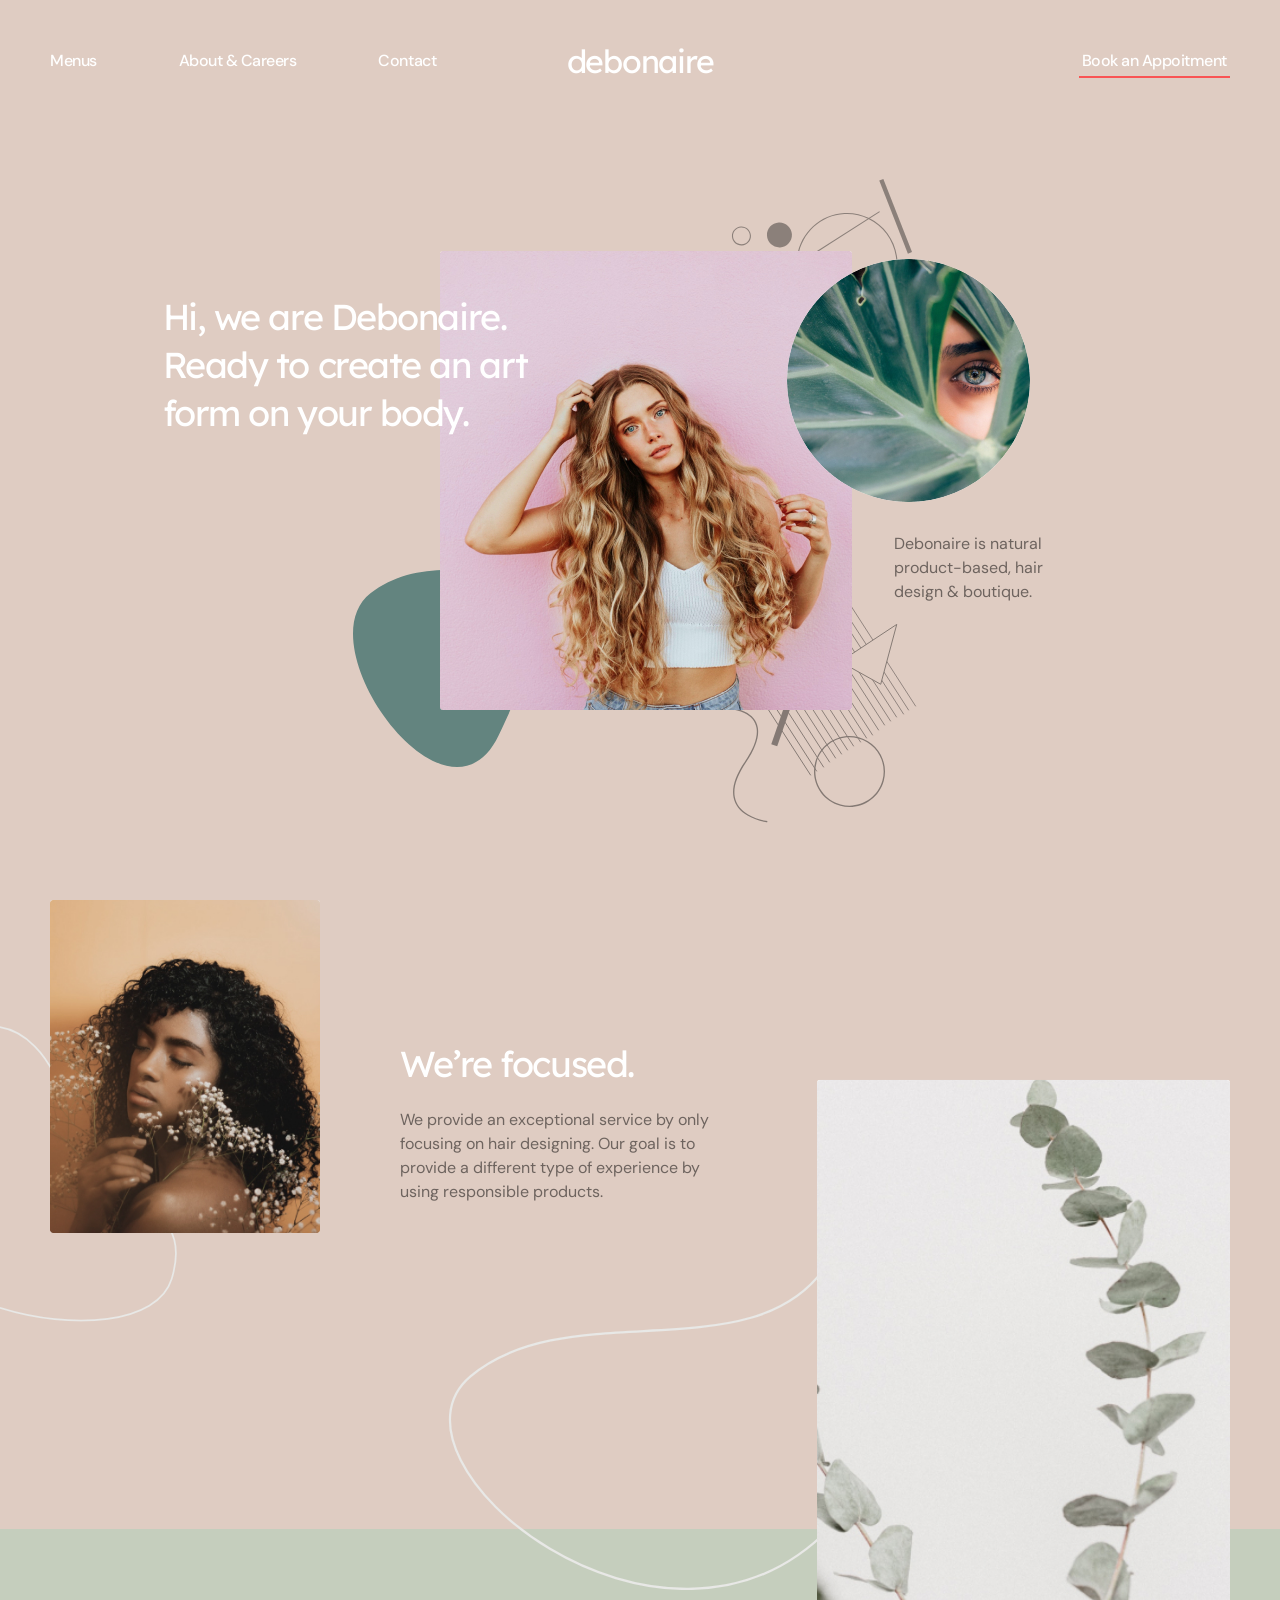
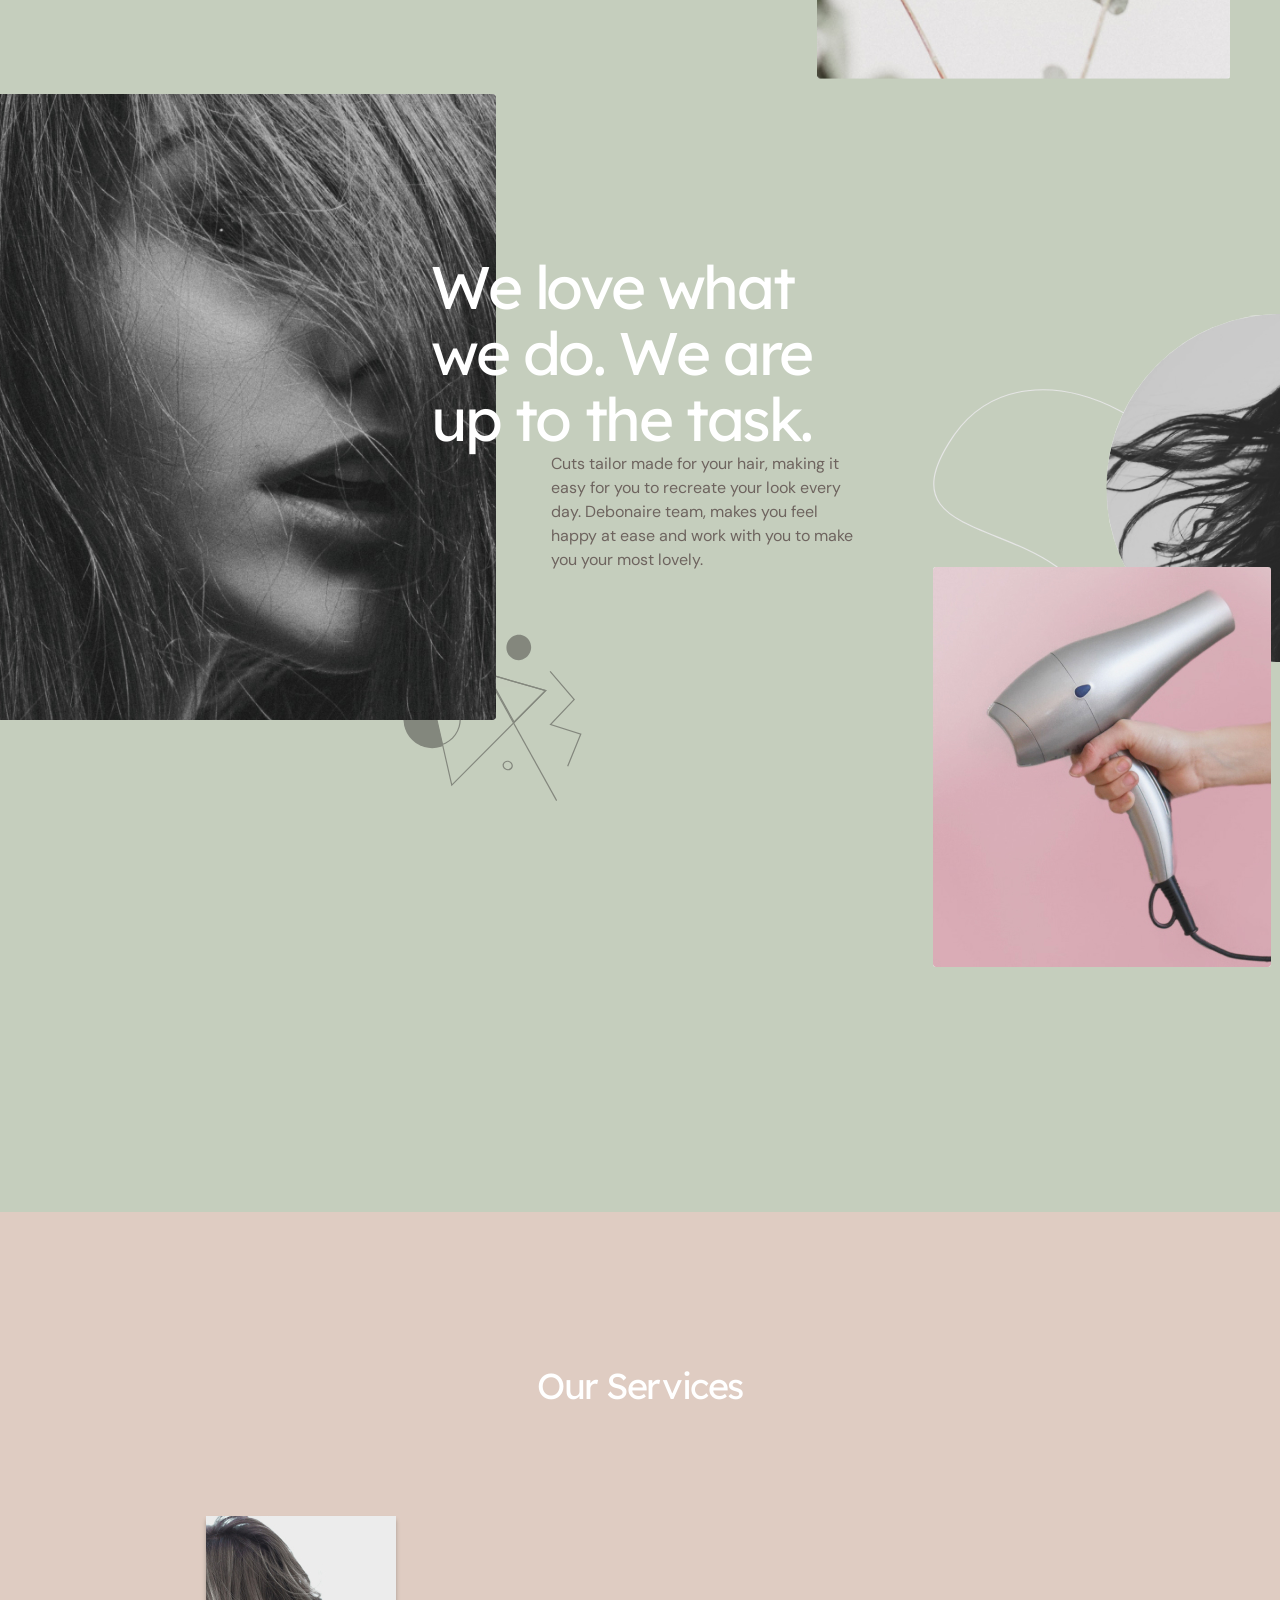
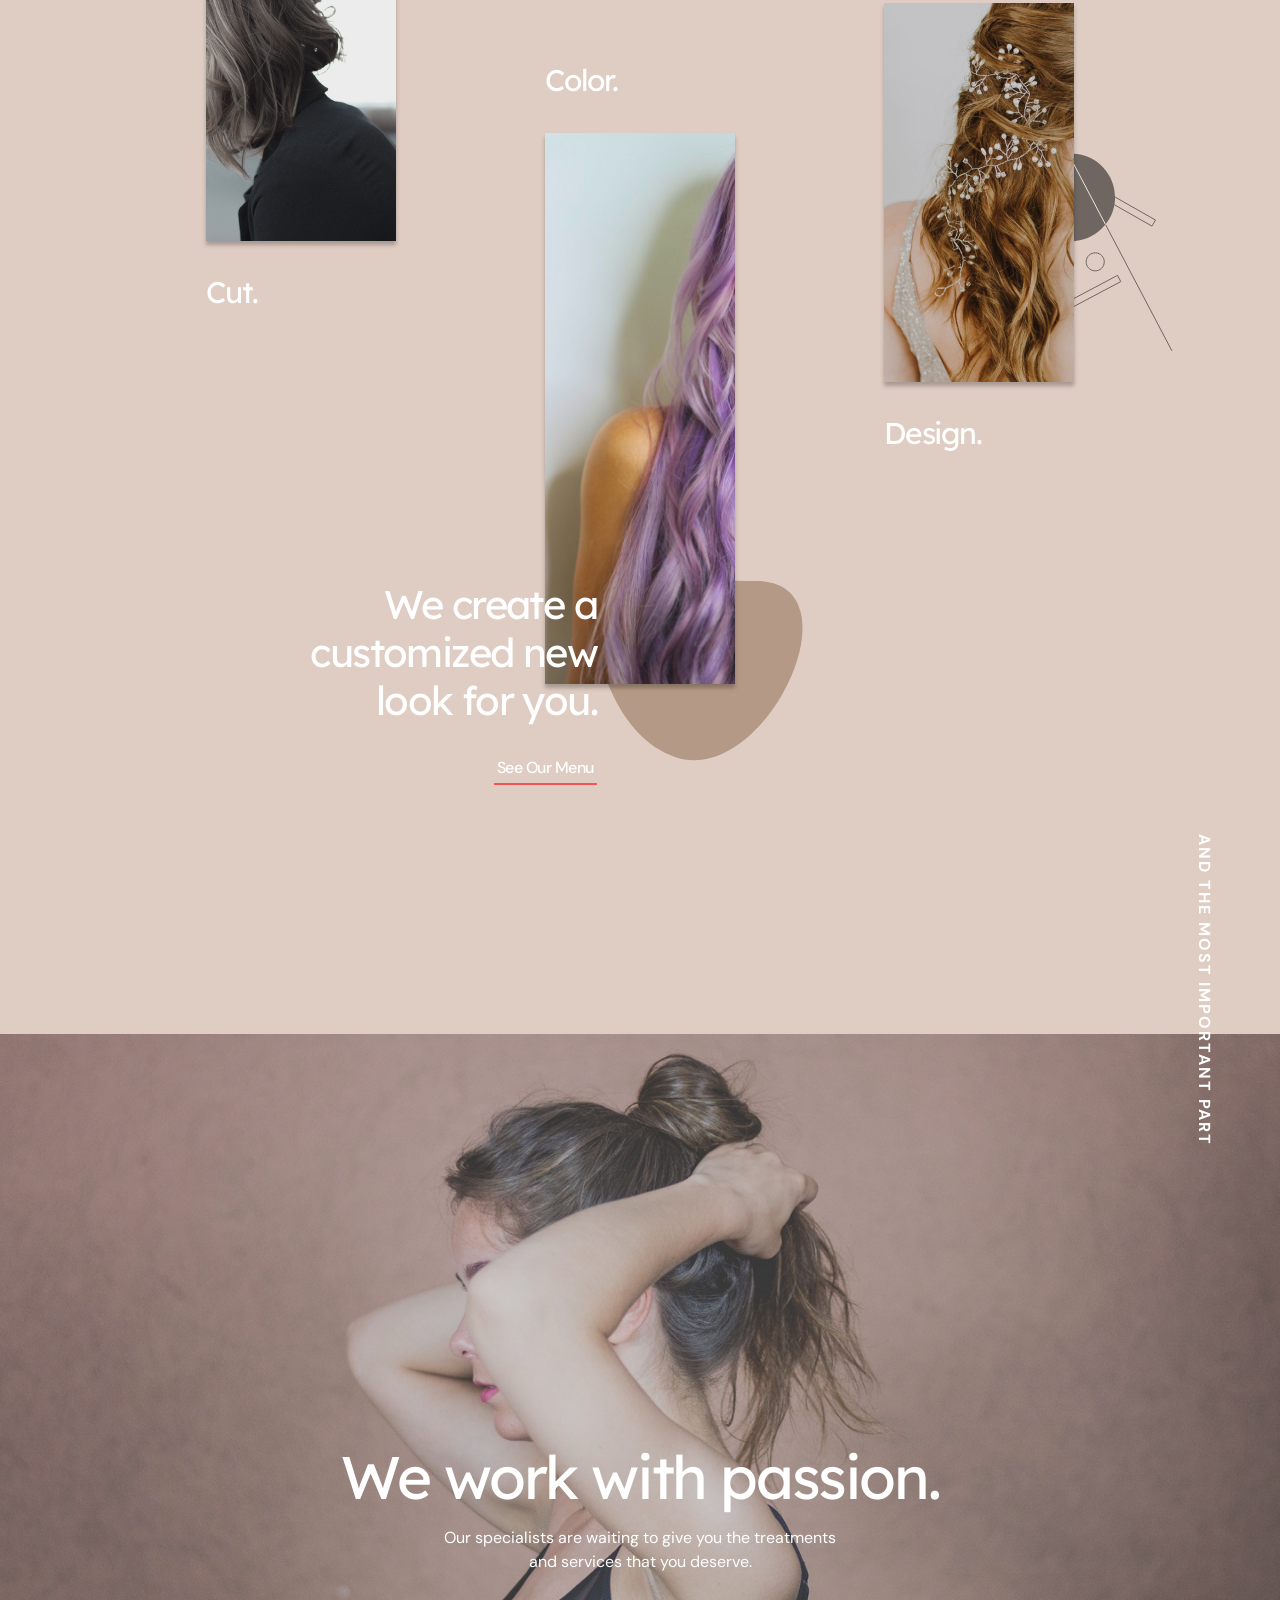
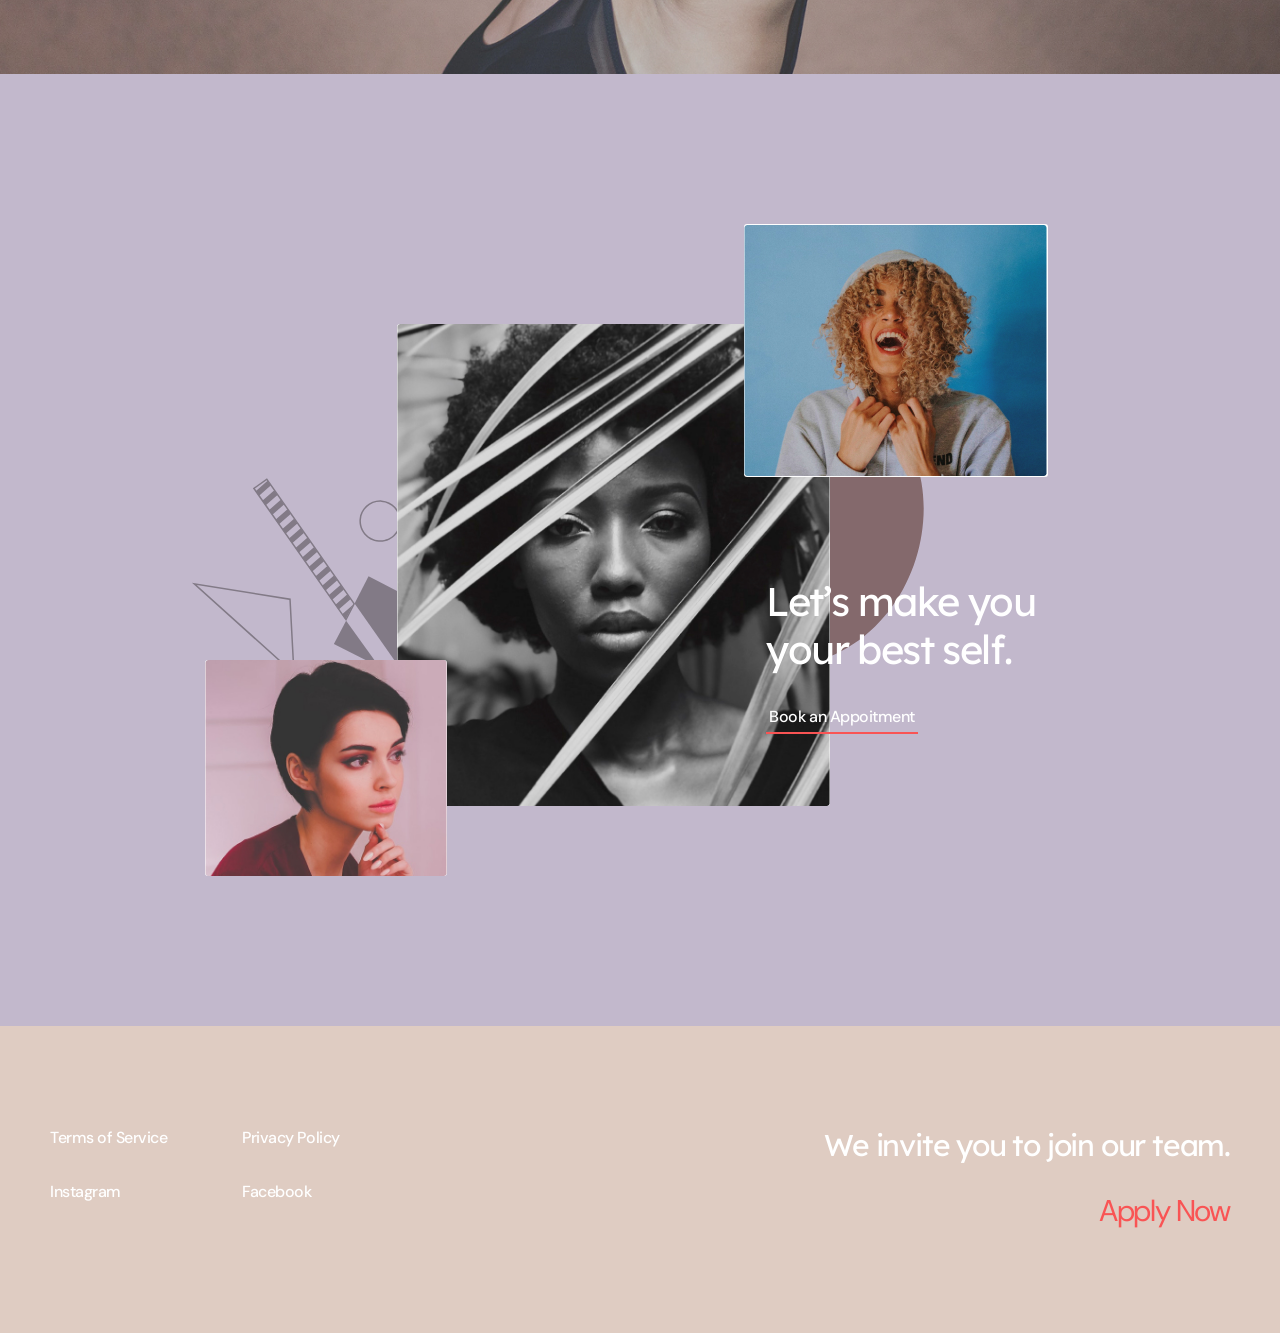
==== index.html @ ca793692 "first commit" ====
<!DOCTYPE html>
<html lang="en">
<head>
    <meta charset="UTF-8">
    <meta http-equiv="X-UA-Compatible" content="IE=edge">
    <meta name="viewport" content="width=device-width, initial-scale=1.0">
    <link rel="stylesheet" href="css/reset.css">
    <link rel="stylesheet" href="css/style.css">
    <title>Debonaire</title>
</head>
<body>
<div class="wrapper">
  <header class="header">
    <div class="header__container">
      <!-- burger menu -->
			<div class="header__menu menu">
				<button type="button" class="icon-menu">
					<span></span>
				</button>
				<nav class="menu__body">
					<ul class="menu__list">
						<li class="menu__item">
							<a data-goto=".services" href="#" class="menu__link">Menus</a>
						</li>
						<li class="menu__item">
							<a data-goto=".best" href="#" class="menu__link">About & Careers</a>
						</li>
						<li class="menu__item">
							<a data-goto=".footer" href="#" class="menu__link">Contact</a>
						</li>
					</ul>
				</nav>
			</div>
			<!-- ========================================== -->
			<div class="header__logo">
				<a data-goto=".wrapper" href="#">debonaire</a>
			</div>
			<div class="book">
				<a href="#" class="header__book"><span>Book an Appoitment</span></a>
			</div>
    </div>
  </header>
<main class="main page">
	<section class="page__hero hero">
		<div class="hero__container">
			<div class="hero__body">
					<h1 class="hero__title title">Hi, we are Debonaire. Ready to create an art form on your body.</h1>
					<div class="hero__media">
						<img class="hero__figure" src="./images/hero/hero-figure.svg" alt="figure">
						<img class="hero__main-image" src="./images/hero/hero-1.jpg" alt="hero">
						<img class="hero__deco hero__deco--one" src="./images/hero/decor-1.svg" alt="decor">
						<img class="hero__deco hero__deco--two" src="./images/hero/decor-2.svg" alt="decor">
					</div>
					<div class="hero__content">
						<img class="hero__circle-image" src="./images/hero/hero-2.jpg" alt="hero">
						<div class="hero__text text">
							<p>
								Debonaire is natural product-based, hair design & boutique.
							</p>
						</div>
					</div>
			</div>
		</div>
	</section>
	<section class="page__focused focused">
		<div class="focused__container">
			<div class="focused__content">
				<div class="focused__picture focused__picture--start">
					<img src="./images/focused/focused-1.jpg" alt="focused__image" class="focused__image">
					<div class="focused__decor-item focused__decor-item--start">
						<svg class="focused__decor-value" viewBox="0 0 281 344" fill="none" xmlns="http://www.w3.org/2000/svg">
							<path fill-rule="evenodd" clip-rule="evenodd" d="M-58.7704 141.135C3.9002 -46.7917 122.79 -29.1891 152.282 96.5556C181.774 222.3 306.654 190.519 274.858 294.615C243.062 398.712 -121.441 329.061 -58.7704 141.135Z" stroke="#E8E8E6" stroke-width="2"/>
						</svg>
					</div>
				</div>
				<div class="focused__body">
					<div class="focused__title title">We’re focused.</div>
					<div class="focused__text text">
						<p>
							We provide an exceptional service by only focusing on hair designing. 
							Our goal is to provide a different type of experience by using responsible products.
						</p>
					</div>
				</div>
				<div class="focused__picture focused__picture--end">
					<img src="./images/focused/focused-2.jpg" alt="focused__image" class="focused__image">
					<div class="focused__decor-item focused__decor-item--end">
						<svg class="focused__decor-value" viewBox="0 0 494 371" fill="none" xmlns="http://www.w3.org/2000/svg">
							<path fill-rule="evenodd" clip-rule="evenodd" d="M488.184 36.1618C472.569 -8.22165 400.348 -26.0372 338.863 77.4611C277.377 180.96 108.585 105.633 19.2604 180.96C-70.0643 256.286 189.541 469.095 338.863 315.789C488.184 162.484 503.8 80.5453 488.184 36.1618Z" stroke="#E8E8E6" stroke-width="2"/>
						</svg>
					</div>
				</div>
			</div>
		
		</div>
	</section>
	<section class="page__love love">
		<div class="love__content">
			<div class="love__picture">
				<img class="love__image" src="./images/love/love-1.jpg" alt="love">
				<div class="love__decor-picture">
					<img class="love__item-decor-picture" src="./images/love/decor-2.svg" alt="decor">
				</div>
			</div>
			<div class="love__body">
				<h2 class="love__title title title--big">We love what we do. We are up to the task.</h2>
				<div class="love__text text">
					<p>
						Cuts tailor made for your hair, making it easy for you to recreate your look every day. 
						Debonaire team, makes you feel happy at ease and work with you to make you your most lovely.
					</p>
				</div>
			</div>
			<div class="love__decor decor-love">
				<div class="decor-love__body">
					<div class="decor-love__line-item">
						<svg class="decor-love__line" viewBox="0 0 525 531" fill="none" xmlns="http://www.w3.org/2000/svg">
							<path fill-rule="evenodd" clip-rule="evenodd" d="M522.939 318.288C513.011 82.4158 169.018 -117.959 33.3202 85.9218C-102.378 289.803 234.141 211.383 284.888 407.672C335.635 603.961 532.867 554.161 522.939 318.288Z" stroke="#E6E6E6" stroke-width="2"/>
							</svg>
					</div>

					<div class="decor-love__hair-item">
						<img class="decor-love__hair" src="./images/love/love-3.jpg" alt="love">
					</div>
					<div class="decor-love__dryer-item">
						<img class="decor-love__dryer" src="./images/love/love-2.jpg" alt="love">
					</div>
				</div>
			</div>
		</div>
	</section>
	<section class="page__services services">
		<div class="services__container">
			<h2 class="services__title title">Our Services</h2>
			<div class="services__body">
				<div class="services__items">
					<article class="services__item item-services">
						<a href="#" class="item-services__link">
							<img src="./images/services/services-1.jpg" alt="services" class="item-services__image">
							<h5 class="item-services__name title title--min">Cut.</h5>
						</a>
					</article>
					<article class="services__item item-services">
						<a href="#" class="item-services__link">
							<h5 class="item-services__name title title--min">Color.</h5>
							<img src="./images/services/services-2.jpg" alt="services" class="item-services__image">
						</a>
						<img class="item-services__figure" src="./images/services/decor-2.svg" alt="decor">
					</article>
					<article class="services__item item-services">
						<a href="#" class="item-services__link">
							<img src="./images/services/services-3.jpg" alt="services" class="item-services__image">
							<h5 class="item-services__name title title--min">Design.</h5>
						</a>
						<img class="item-services__decore" src="./images/services/decor-1.svg" alt="decor">
					</article>
				</div>
				<div class="services__content content-services">
					<h4 class="content-services__title title--middle title">
						We create a  customized new look for you.
					</h4>
					<div class="book">
						<a href="#" class="content-services__link"><span>See Our Menu</span></a>
					</div>
				</div>
			</div>
		</div>
	</section>
	<section class="page__passion passion">
		<div class="passion__container">
			<div class="passion__content">
				<h2 class="passion__title title title--big">We work with passion.</h2>
				<div class="passion__text text">
					<p> Our specialists are waiting to give you the treatments and services that you deserve.</p>
				</div>
			</div>
			<div class="passion__important">AND THE MOST IMPORTANT PART</div>
		</div>
		<div class="passion__images-ibg">
			<img src="./images/passion/passion.jpg" class="passion__image" alt="passion">
		</div>
	</section>
	<section class="page__best best">
		<div class="best__container">
			<div class="best__content">
				<div class="best__item item-best">
					<img src="./images/best/best-1.jpg" alt="best" class="item-best__image">
				</div>
				<div class="best__item item-best">
					<img src="./images/best/best-2.jpg" alt="best" class="item-best__image">
					<div class="item-best__deco-item">
						<img src="./images/best/decor.svg" alt="decor" class="item-best__deco">
					</div>
					<div class="item-best__figure-item">
						<img src="./images/best/figure.svg" alt="figure" class="item-best__figure">
					</div>
				</div>
				<div class="best__item item-best">
					<img src="./images/best/best-3.jpg" alt="best" class="item-best__image">
					<div class="item-best__body">
						<h2 class="item-best__title title--middle title">
							Let’s make you your best self.
						</h2>
						<div class="book">
							<a href="#" class="item-best__link"><span>Book an Appoitment</span></a>
						</div> 
					</div>
				</div>
			</div>
		</div>
	</section>
</main>
<footer class="footer">
	<div class="footer__container">
		<div class="footer__content">
			<ul class="footer__menu menu-footer">
				<li class="menu-footer__item">
					<a href="#" target="_blank" class="menu-footer__link">Terms of Service</a>
				</li>
				<li class="menu-footer__item">
					<a href="#" target="_blank" class="menu-footer__link">Instagram</a>
				</li>
				<li class="menu-footer__item">
					<a href="#" target="_blank" class="menu-footer__link">Privacy Policy</a>
				</li>
				<li class="menu-footer__item">
					<a href="#" target="_blank" class="menu-footer__link">Facebook</a>
				</li>
			</ul>
			<div class="footer__invite invite">
				<div class="invite__title title title--min">We invite you to join our team.</div>
				<a href="#" class="invite__link">Apply Now</a>
			</div>
		</div>
	</div>
</footer>
</div>
  <script src="js/burger.js"></script>
</body>
</html>
---- css/style.css ----
@import url("https://fonts.googleapis.com/css2?family=DM+Sans:ital,opsz,wght@0,9..40,100..1000;1,9..40,100..1000&family=Lexend+Deca:wght@100..900&display=swap");
.wrapper {
  min-width: 20rem;
  max-width: 90rem;
  min-height: 100%;
  overflow: clip;
  display: flex;
  flex-direction: column;
}

.main {
  flex: 1 1 auto;
}

[class*=__container] {
  margin: 0 auto;
  padding: 0 3.125rem;
  box-sizing: border-box;
}
@media (max-width: 61.9988rem) {
  [class*=__container] {
    padding: 0 1.875rem;
  }
}
@media (max-width: 47.9988rem) {
  [class*=__container] {
    padding: 0 0.9375rem;
  }
}
[class*=__container] [class*=-ibg] {
  position: relative;
}
[class*=__container] [class*=-ibg] img {
  position: absolute;
  width: 100%;
  height: 100%;
  top: 0;
  left: 0;
  -o-object-fit: cover;
     object-fit: cover;
}
[class*=__container] [class*=-ibg-contain] img {
  -o-object-fit: contain;
     object-fit: contain;
}

body {
  font-family: "DM Sans", sans-serif;
  font-weight: 400;
  line-height: 1.5;
  color: #6e645f;
  background-color: #dfccc2;
}

.icon-menu {
  position: fixed;
}
@media (max-width: 767.98px) {
  .icon-menu {
    display: block;
    position: relative;
    flex: 0 0 30px;
    width: 30px;
    height: 18px;
    cursor: pointer;
    z-index: 10;
  }
  .icon-menu span, .icon-menu::before, .icon-menu::after {
    content: "";
    transition: all 0.5s ease 0s;
    left: 0;
    position: absolute;
    width: 100%;
    height: 2px;
    background-color: #fff;
  }
  .icon-menu::before {
    top: 0;
  }
  .icon-menu::after {
    bottom: 0;
  }
  .icon-menu span {
    top: calc(55% - 1px);
    transform: scale(1) translate(0px, -55%);
  }
}

.menu-open .icon-menu::before {
  transform: rotate(-45deg);
  top: calc(50% - 1px);
  background-color: #000;
}

.menu-open .icon-menu::after {
  transform: rotate(45deg);
  bottom: calc(50% - 1px);
  background-color: #000;
}

.menu-open span {
  right: 50%;
  width: 0;
  background-color: #000;
}

@media (max-width: 767.98px) {
  .menu {
    flex: 0 0 auto;
    display: flex;
    justify-content: flex-end;
  }
  .menu__body {
    position: fixed;
    top: 0;
    left: -100%;
    width: 100%;
    height: 100%;
    background-color: #fff;
    padding: 100px 15px 50px 15px;
    transition: left 0.5s ease 0s;
    overflow: auto;
    z-index: 4;
  }
  .menu__body::before {
    content: "";
    position: fixed;
    width: 100%;
    top: 0;
    left: -100%;
    height: 60px;
    background-color: #fff;
    transition: left 0.5s ease 0s;
    z-index: 4;
  }
}

.menu-open .menu__body {
  left: 0;
}
.menu-open .menu__body::before {
  left: 0;
}

.menu-open body {
  overflow: hidden;
}

.book {
  justify-self: end;
}
.book span {
  position: relative;
  z-index: 2;
}
.book a {
  font-weight: 500;
  line-height: 1.31;
  letter-spacing: -0.03em;
  color: #fff;
  position: relative;
  padding-top: 0.3125rem;
  padding-bottom: 0.3125rem;
  padding-left: 0.1875rem;
  padding-right: 0.1875rem;
}
.book a::after {
  content: "";
  position: absolute;
  top: 100%;
  left: 0;
  background-color: #f95454;
  height: 0.125rem;
  width: 100%;
  transition: all 0.5s;
}
.book a:hover::after {
  top: 0;
  height: 100%;
}

.title {
  font-family: "Lexend Deca", sans-serif;
  font-size: 2.25rem;
  line-height: 1.3333;
  letter-spacing: -0.04em;
  color: #fff;
  position: relative;
  z-index: 3;
}
@media (max-width: 61.9988rem) {
  .title {
    font-size: 1.75rem;
  }
}
@media (max-width: 47.9988rem) {
  .title {
    font-size: 1.5rem;
  }
}
.title--min {
  font-size: 1.875rem;
}
@media (max-width: 61.9988rem) {
  .title--min {
    font-size: 1.625rem;
  }
}
@media (max-width: 47.9988rem) {
  .title--min {
    font-size: 1.375rem;
  }
}
.title--middle {
  font-size: 2.5rem;
  line-height: 1.2;
}
@media (max-width: 61.9988rem) {
  .title--middle {
    font-size: 2.25rem;
  }
}
@media (max-width: 47.9988rem) {
  .title--middle {
    font-size: 1.75rem;
  }
}
.title--big {
  font-size: 3.75rem;
  line-height: 1.1;
}
@media (max-width: 61.9988rem) {
  .title--big {
    font-size: 2.875rem;
  }
}
@media (max-width: 47.9988rem) {
  .title--big {
    font-size: 2.25rem;
  }
}

.text {
  line-height: 1.5;
}

.header {
  position: fixed;
  width: 100%;
  top: 0;
  left: 0;
  z-index: 50;
  background-color: rgba(223, 204, 194, 0.6901960784);
}
.header__container {
  display: grid;
  grid-template-columns: 1fr auto 1fr;
  align-items: center;
  -moz-column-gap: 0.9375rem;
       column-gap: 0.9375rem;
  padding-top: 2.3125rem;
  padding-bottom: 2.3125rem;
}
@media (max-width: 40rem) {
  .header__container {
    grid-template-columns: auto auto 1fr;
    padding-top: 0.9375rem;
    padding-bottom: 0.9375rem;
  }
}
.header__menu {
  justify-self: start;
}
.header__logo {
  position: relative;
  z-index: 5;
  font-family: "Lexend Deca", sans-serif;
  font-size: 2rem;
  letter-spacing: -0.04em;
  color: #fff;
  transition: color 0.5s;
}
@media (max-width: 40rem) {
  .header__logo {
    font-size: 1.5rem;
  }
}
@media (max-width: 23.75rem) {
  .header__logo {
    font-size: 1.25rem;
  }
}
@media (max-width: 47.9988rem) {
  .menu-open .header__logo {
    color: #000;
  }
}
.header__book {
  position: relative;
  z-index: 5;
  transition: color 0.5s;
}
@media (max-width: 23.75rem) {
  .header__book {
    font-size: 0.875rem;
  }
}
@media (max-width: 47.9988rem) {
  .menu-open .header__book {
    color: #000;
  }
  .menu-open .header__book span {
    background-color: #fff;
    right: 0;
  }
}

.menu__list {
  display: flex;
  align-items: center;
  -moz-column-gap: 5.125rem;
       column-gap: 5.125rem;
  flex-wrap: wrap;
  row-gap: 0.1875rem;
}
@media (max-width: 61.9988rem) {
  .menu__list {
    -moz-column-gap: 3.125rem;
         column-gap: 3.125rem;
  }
}
@media (max-width: 47.9988rem) {
  .menu__list {
    -moz-column-gap: 0.9375rem;
         column-gap: 0.9375rem;
    flex-direction: column;
    align-items: flex-start;
    row-gap: 0.9375rem;
  }
}
.menu__item {
  color: #fff;
  transition: color 0.5s;
}
.menu__item:hover {
  color: #f95454;
}
@media (max-width: 47.9988rem) {
  .menu__item {
    color: #000;
    font-size: 2rem;
  }
}
.menu__link {
  font-weight: 500;
  letter-spacing: -0.03em;
  line-height: 1.31;
}

.hero {
  min-height: 100svh;
  display: flex;
  align-items: center;
  padding-top: 180px;
  padding-bottom: 7.5rem;
}
@media (max-width: 37.4988rem) {
  .hero {
    padding-top: 4.0625rem;
    padding-bottom: 1.25rem;
  }
}
.hero__container {
  flex-grow: 1;
}
.hero__body {
  max-width: 59.6875rem;
  margin: 0 auto;
  position: relative;
}
@media (min-width: 37.5rem) {
  .hero__body {
    display: grid;
    align-items: start;
    grid-template-columns: 41.1% 31.1% auto;
  }
}
@media (min-width: 37.5rem) {
  .hero__title {
    padding-top: 10.893246%; /* 50/459 */
    max-width: 25rem;
  }
}
@media (max-width: 37.4988rem) {
  .hero__title:not(:last-child) {
    margin-bottom: 1.25rem;
  }
}
.hero__media {
  position: relative;
}
@media (min-width: 37.5rem) {
  .hero__media {
    margin-left: -7.1875rem;
  }
}
@media (max-width: 37.4988rem) {
  .hero__media:not(:last-child) {
    margin-bottom: 1.25rem;
  }
}
.hero__main-image {
  aspect-ratio: 412/459;
  width: 100%;
  height: 100%;
  -o-object-fit: cover;
     object-fit: cover;
  border-radius: 0.1875rem;
  position: relative;
  z-index: 2;
}
.hero__circle-image {
  aspect-ratio: 1/1;
  max-width: 15.1875rem;
  width: 100%;
  height: 100%;
  -o-object-fit: cover;
     object-fit: cover;
  border-radius: 50%;
  overflow: hidden;
}
@media (max-width: 37.5rem) {
  .hero__circle-image {
    flex-shrink: 0;
    flex-basis: 6.25rem;
  }
}
@media (min-width: 37.5rem) {
  .hero__circle-image {
    transform: translate(-4.0625rem, 0);
  }
  .hero__circle-image:not(:last-child) {
    margin-bottom: 1.875rem;
  }
}
.hero__content {
  padding-top: 0.5rem;
  position: relative;
  z-index: 3;
}
@media (max-width: 37.4988rem) {
  .hero__content {
    display: flex;
    gap: 1.25rem;
  }
}
.hero__deco {
  position: absolute;
}
.hero__deco--one {
  max-width: 56.553398%; /* 233/412 */
  aspect-ratio: 233/195;
  top: -16.557734%; /* -76/459 */
  right: -26.699029%; /* -110/412 */
}
.hero__deco--two {
  max-width: 58.009709%; /* 239/412 */
  aspect-ratio: 239/278;
  bottom: -31.154684%; /* -143/459 */
  right: -21.116505%; /* -87/412 */
}
.hero__figure {
  position: absolute;
  max-width: 47.815534%; /* 197/412 */
  aspect-ratio: 197/197;
  bottom: -12.418301%; /* -57/459 */
  left: -21.116505%; /* -87/412 */
}
@media (min-width: 37.5rem) {
  .hero__text {
    padding-left: 15.652174%; /* 36/230 */
    max-width: 14.375rem;
  }
}
@media (max-width: 37.4988rem) {
  .hero__text {
    align-self: center;
  }
}

.focused {
  padding-bottom: 30px;
  position: relative;
}
.focused__content {
  display: flex;
  align-items: start;
  justify-content: space-between;
  -moz-column-gap: 5rem;
       column-gap: 5rem;
  row-gap: 3.125rem;
  position: relative;
  max-width: 77.5rem;
  margin: 0 auto;
}
@media (max-width: 61.9988rem) {
  .focused__content {
    -moz-column-gap: 2.5rem;
         column-gap: 2.5rem;
    row-gap: 2.5rem;
  }
}
@media (max-width: 47.9988rem) {
  .focused__content {
    flex-direction: column;
    align-items: center;
    -moz-column-gap: 0.9375rem;
         column-gap: 0.9375rem;
    row-gap: 0.9375rem;
  }
}
.focused__picture {
  position: relative;
  width: 100%;
}
.focused__image {
  border-radius: 0.1875rem;
  overflow: hidden;
  position: relative;
  z-index: 2;
  width: 100%;
}
@media (min-width: 37.5rem) {
  .focused__picture--start {
    flex-basis: 19.5rem;
  }
}
@media (min-width: 37.5rem) {
  .focused__picture--end {
    flex-basis: 29.8125rem;
  }
}
@media (min-width: 61.9988rem) {
  .focused__picture--end {
    transform: translate(0, 30%);
    align-self: flex-end;
  }
}
.focused__body {
  padding-top: 8.75rem;
  position: relative;
  z-index: 2;
}
@media (max-width: 61.9988rem) {
  .focused__body {
    padding-top: 6.25rem;
  }
}
@media (max-width: 47.9988rem) {
  .focused__body {
    padding-top: 3.125rem;
  }
}
@media (max-width: 29.9988rem) {
  .focused__body {
    padding-top: 0;
  }
}
.focused__title:not(:last-child) {
  margin-bottom: 1.25rem;
}
@media (max-width: 47.9988rem) {
  .focused__title:not(:last-child) {
    margin-bottom: 0.625rem;
  }
}
.focused__text > p:not(:last-child) {
  margin-bottom: 0.625rem;
}
@media (min-width: 47.9988rem) {
  .focused__text {
    max-width: 24.375rem;
  }
}
.focused__decor-items {
  position: absolute;
  width: 100%;
  height: 100%;
  left: 0;
  top: 0;
}
.focused__decor-item {
  position: absolute;
}
.focused__decor-item--start {
  left: 0;
  bottom: 0;
  transform: translate(-47.97%, 31.578947%); /* 108/342 */
  width: 110.897436%; /* 346/312 */
  aspect-ratio: 346/342;
}
.focused__decor-item--end {
  left: 0;
  top: 0;
  transform: translate(-66.260163%, 21.95122%); /* 81/369 */
  width: 134.794521%; /* 492/365 */
  aspect-ratio: 492/369;
}
.focused__decor-value {
  width: 100%;
  height: 100%;
}

.love {
  background-color: #c5cebd;
  padding-top: 9.375rem;
  padding-bottom: 9.375rem;
}
@media (max-width: 61.9988rem) {
  .love {
    padding-top: 3.75rem;
    padding-bottom: 3.75rem;
  }
}
@media (max-width: 47.9988rem) {
  .love {
    padding-top: 2.5rem;
    padding-bottom: 2.5rem;
  }
}
.love__content {
  max-width: 90rem;
  margin: 0 auto;
  display: flex;
  align-items: flex-start;
}
@media (max-width: 47.9988rem) {
  .love__content {
    flex-direction: column-reverse;
    align-items: center;
  }
}
.love__picture {
  position: relative;
  padding-top: 15px;
}
@media (min-width: 47.9988rem) {
  .love__picture {
    flex: 0 1 38.75%;
  }
}
.love__image {
  max-width: 100%;
  border-radius: 0 0.1875rem 0.1875rem 0;
  position: relative;
  z-index: 2;
}
.love__decor-picture {
  position: absolute;
  bottom: 0;
  right: 0;
  max-width: 13.9375rem;
  aspect-ratio: 223/234;
  transform: translate(51%, 43%); /* 144/234 */
}
.love__item-decor-picture {
  width: 100%;
  height: 100%;
}
.love__body {
  padding: 0 3.4375rem;
  position: relative;
  z-index: 5;
  padding-top: 10rem;
}
@media (max-width: 61.9988rem) {
  .love__body {
    padding-top: 6.25rem;
    padding: 0 0.9375rem;
  }
}
@media (max-width: 47.9988rem) {
  .love__body {
    padding-top: 0;
  }
}
@media (min-width: 47.9988rem) {
  .love__body {
    flex: 1 1 34.17%;
  }
}
.love__title:not(:last-child) {
  padding-top: 0.9375rem;
}
@media (max-width: 47.9988rem) {
  .love__title:not(:last-child) {
    margin-bottom: 1.25rem;
  }
}
@media (min-width: 47.9988rem) {
  .love__title {
    margin-left: -7.5rem;
    max-width: 25.125rem;
  }
}
@media (min-width: 47.9988rem) {
  .love__text {
    max-width: 19.25rem;
  }
}
@media (min-width: 47.9988rem) {
  .love__decor {
    flex: 1 1 27.083333%; /* 390/1440 */
  }
}

.decor-love {
  display: none;
}
@media (min-width: 47.9988rem) {
  .decor-love {
    display: block;
    padding-top: 14.6875rem;
  }
}
@media (min-width: 47.9988rem) and (max-width: 61.9988rem) {
  .decor-love {
    padding-top: 6.25rem;
  }
}
@media (min-width: 47.9988rem) and (max-width: 47.9988rem) {
  .decor-love {
    padding-top: 0;
  }
}
@media (min-width: 47.9988rem) {
  .decor-love__line-item {
    position: absolute;
    left: 0;
    top: 0;
    max-width: 37.6875rem; /* 603/399 */
    aspect-ratio: 399/603;
  }
}
@media (min-width: 47.9988rem) {
  .decor-love__body {
    position: relative;
  }
}
@media (min-width: 47.9988rem) {
  .decor-love__line {
    width: 100%;
    height: 100%;
  }
}
@media (min-width: 47.9988rem) {
  .decor-love__hair-item {
    transform: translate(50%, 0);
  }
}
@media (min-width: 47.9988rem) {
  .decor-love__hair {
    width: 100%;
    border-radius: 50%;
  }
}
@media (min-width: 47.9988rem) {
  .decor-love__dryer-item {
    transform: translate(0, -23.75%);
  }
}
@media (min-width: 47.9988rem) {
  .decor-love__dryer {
    max-width: 100%;
    border-radius: 0.1875rem;
  }
}

.services {
  padding-top: 9.375rem;
  padding-bottom: 9.375rem;
}
@media (max-width: 61.9988rem) {
  .services {
    padding-top: 3.75rem;
    padding-bottom: 3.75rem;
  }
}
@media (max-width: 47.9988rem) {
  .services {
    padding-top: 2.5rem;
    padding-bottom: 2.5rem;
  }
}
.services__body {
  position: relative;
  max-width: 54.25rem;
  margin: 0 auto;
  display: grid;
}
.services__items {
  display: flex;
  justify-content: space-between;
  gap: 1.25rem;
  align-items: flex-start;
}
@media (max-width: 41.2488rem) {
  .services__items {
    margin-bottom: 1.25rem;
  }
}
.services__title {
  text-align: center;
  margin-bottom: 6.625rem;
}
@media (max-width: 61.9988rem) {
  .services__title {
    margin-bottom: 5rem;
  }
}
@media (max-width: 47.9988rem) {
  .services__title {
    margin-bottom: 2.5rem;
  }
}
@media (max-width: 29.9988rem) {
  .services__title {
    margin-bottom: 1.25rem;
  }
}
.services__item:nth-child(2) {
  padding-top: 9.0625rem;
}
.services__item:nth-child(3) {
  padding-top: 5.4375rem;
}

.item-services {
  flex-basis: 11.875rem;
  flex-grow: 0;
  flex-shrink: 1;
  position: relative;
}
.item-services__link {
  display: grid;
  gap: 2rem;
  position: relative;
  z-index: 2;
}
.item-services__link:hover .item-services__image {
  transform: scale(1.02);
}
.item-services__link:hover .item-services__name.title {
  color: #f95454;
}
.item-services__image {
  transition: transform 0.5s;
  width: 100%;
  box-shadow: 0 0.25rem 0.25rem 0 rgba(0, 0, 0, 0.25);
}
.item-services__name {
  transition: color 0.5s;
}
.item-services__title:not(:last-child) {
  margin-bottom: 2rem;
}
@media (max-width: 47.9988rem) {
  .item-services__title:not(:last-child) {
    margin-bottom: 0.9375rem;
  }
}
.item-services__figure {
  max-width: 13.6875rem;
  aspect-ratio: 219/203;
  position: absolute;
  transform: translate(31.034483%, 37.899543%);
  bottom: 0;
  right: 0;
}
.item-services__decore {
  max-width: 13.6875rem;
  aspect-ratio: 219/170;
  position: absolute;
  transform: translate(69.621005%, -45.294118%);
  bottom: 0;
  right: 0;
}

.content-services {
  z-index: 5;
  position: relative;
}
@media (min-width: 41.25rem) {
  .content-services {
    justify-self: end;
    text-align: right;
    right: 50%;
    max-width: 20rem;
    transform: translate(-2.6875rem, -6.5rem);
  }
}
@media (max-width: 41.2488rem) {
  .content-services {
    text-align: center;
    justify-self: center;
  }
}
.content-services__title:not(:last-child) {
  margin-bottom: 2rem;
}
.passion {
  position: relative;
}
.passion__container {
  position: relative;
  aspect-ratio: 1440/720;
  display: flex;
  align-items: flex-end;
  justify-content: center;
  padding-top: 6.25rem;
  padding-bottom: 6.25rem;
}
@media (max-width: 61.9988rem) {
  .passion__container {
    padding-top: 3.75rem;
    padding-bottom: 3.75rem;
  }
}
@media (max-width: 47.9988rem) {
  .passion__container {
    padding-top: 2.5rem;
    padding-bottom: 2.5rem;
  }
}
.passion__content {
  position: relative;
  z-index: 2;
  flex-basis: 37.5rem;
  text-align: center;
}
@media (max-width: 29.9988rem) {
  .passion__title {
    font-size: 1.75rem;
  }
}
.passion__title:not(:last-child) {
  margin-bottom: 1rem;
}
.passion__text {
  display: inline-block;
  max-width: 24.5625rem;
  color: #fff;
}
.passion__important {
  font-weight: 700;
  letter-spacing: 0.12em;
  color: #fff;
  -ms-writing-mode: tb-lr;
      writing-mode: vertical-lr;
  position: absolute;
  right: 5%;
  top: 0;
  z-index: 2;
  transform: translate(0, -64%);
}
@media (max-width: 47.9988rem) {
  .passion__important {
    transform: translate(0, -30%);
    right: 2%;
  }
}
@media (max-width: 29.9988rem) {
  .passion__important {
    transform: translate(0, -50%);
    font-size: 0.875rem;
  }
}
.passion__image {
  position: absolute;
  width: 100%;
  height: 100%;
  top: 0%;
  left: 0%;
}

.best {
  background-color: #c2b8cc;
  padding-top: 9.375rem;
  padding-bottom: 9.375rem;
}
@media (max-width: 61.9988rem) {
  .best {
    padding-top: 3.75rem;
    padding-bottom: 3.75rem;
  }
}
@media (max-width: 47.9988rem) {
  .best {
    padding-top: 2.5rem;
    padding-bottom: 2.5rem;
  }
}
.best__content {
  display: flex;
  justify-content: space-between;
  max-width: 54.375rem;
  margin: 0 auto;
}
@media (max-width: 37.4988rem) {
  .best__content {
    flex-direction: column;
  }
}
.best__item {
  position: relative;
  z-index: 2;
}
@media (max-width: 37.4988rem) {
  .best__item {
    text-align: center;
  }
}
@media (min-width: 37.4988rem) {
  .best__item:nth-child(1) {
    align-self: flex-end;
  }
}
.best__item:nth-child(2) {
  flex-grow: 1;
  z-index: 1;
  padding-top: 6.25rem;
  padding-bottom: 4.375rem;
}
@media (min-width: 37.4988rem) {
  .best__item:nth-child(2) {
    margin: 0 -5.375rem 0 -3.125rem;
  }
}
@media (max-width: 61.9988rem) {
  .best__item:nth-child(2) {
    padding-top: 3.125rem;
    padding-bottom: 3.125rem;
  }
}
@media (max-width: 47.9988rem) {
  .best__item:nth-child(2) {
    padding-top: 1.25rem;
    padding-bottom: 1.25rem;
  }
}
.item-best__image {
  max-width: 100%;
  border-radius: 0.1875rem;
  position: relative;
  z-index: 2;
}
.item-best__deco-item {
  position: absolute;
  top: 0;
  left: 0;
  transform: translate(-80%, 98%);
  aspect-ratio: 268/254;
  max-width: 16.75rem;
}
.item-best__deco {
  width: 100%;
  height: 100%;
}
.item-best__figure-item {
  position: absolute;
  top: 0;
  right: 0;
  transform: translate(43%, 46%);
  aspect-ratio: 219/321;
  max-width: 13.6875rem;
}
.item-best__figure {
  width: 100%;
  height: 100%;
}
.item-best__body {
  padding-top: 1.25rem;
}
@media (min-width: 37.4988rem) {
  .item-best__body {
    max-width: 350px;
    padding-top: 6.25rem;
    padding-left: 1.375rem;
  }
}
.item-best__title:not(:last-child) {
  margin-bottom: 2rem;
}
@media (max-width: 47.9988rem) {
  .item-best__title:not(:last-child) {
    margin-bottom: 1rem;
  }
}
.footer {
  padding-top: 6.25rem;
  padding-bottom: 6.25rem;
}
@media (max-width: 61.9988rem) {
  .footer {
    padding-top: 3.75rem;
    padding-bottom: 3.75rem;
  }
}
@media (max-width: 47.9988rem) {
  .footer {
    padding-top: 2.5rem;
    padding-bottom: 2.5rem;
  }
}
.footer__content {
  display: flex;
  justify-content: space-between;
  gap: 2.5rem;
  align-items: flex-start;
  max-width: 77.5rem;
  margin: 0 auto;
}
@media (max-width: 61.9988rem) {
  .footer__content {
    flex-direction: column;
    align-items: center;
    text-align: center;
  }
}
.footer__menu {
  display: grid;
  grid-template-columns: repeat(2, 1fr);
  grid-template-rows: repeat(2, 1fr);
  grid-auto-flow: column;
  -moz-column-gap: 4.6875rem;
       column-gap: 4.6875rem;
  row-gap: 1.875rem;
}
@media (max-width: 61.9988rem) {
  .footer__menu {
    -moz-column-gap: 2.5rem;
         column-gap: 2.5rem;
  }
}
@media (max-width: 47.9988rem) {
  .footer__menu {
    -moz-column-gap: 0.9375rem;
         column-gap: 0.9375rem;
  }
}
.menu-footer__item {
  color: #fff;
}
.menu-footer__link {
  font-weight: 500;
  letter-spacing: -0.03em;
}
.menu-footer__link:hover {
  text-decoration: underline;
}

@media (min-width: 61.9988rem) {
  .invite {
    text-align: right;
  }
}
.invite__title:not(:last-child) {
  margin-bottom: 1.375rem;
}
.invite a {
  color: #f95454;
}
.invite__link {
  font-size: "Lexend Deca", sans-serif;
  font-size: 1.875rem;
  letter-spacing: -0.04em;
}
.invite__link:hover {
  text-decoration: underline;
}
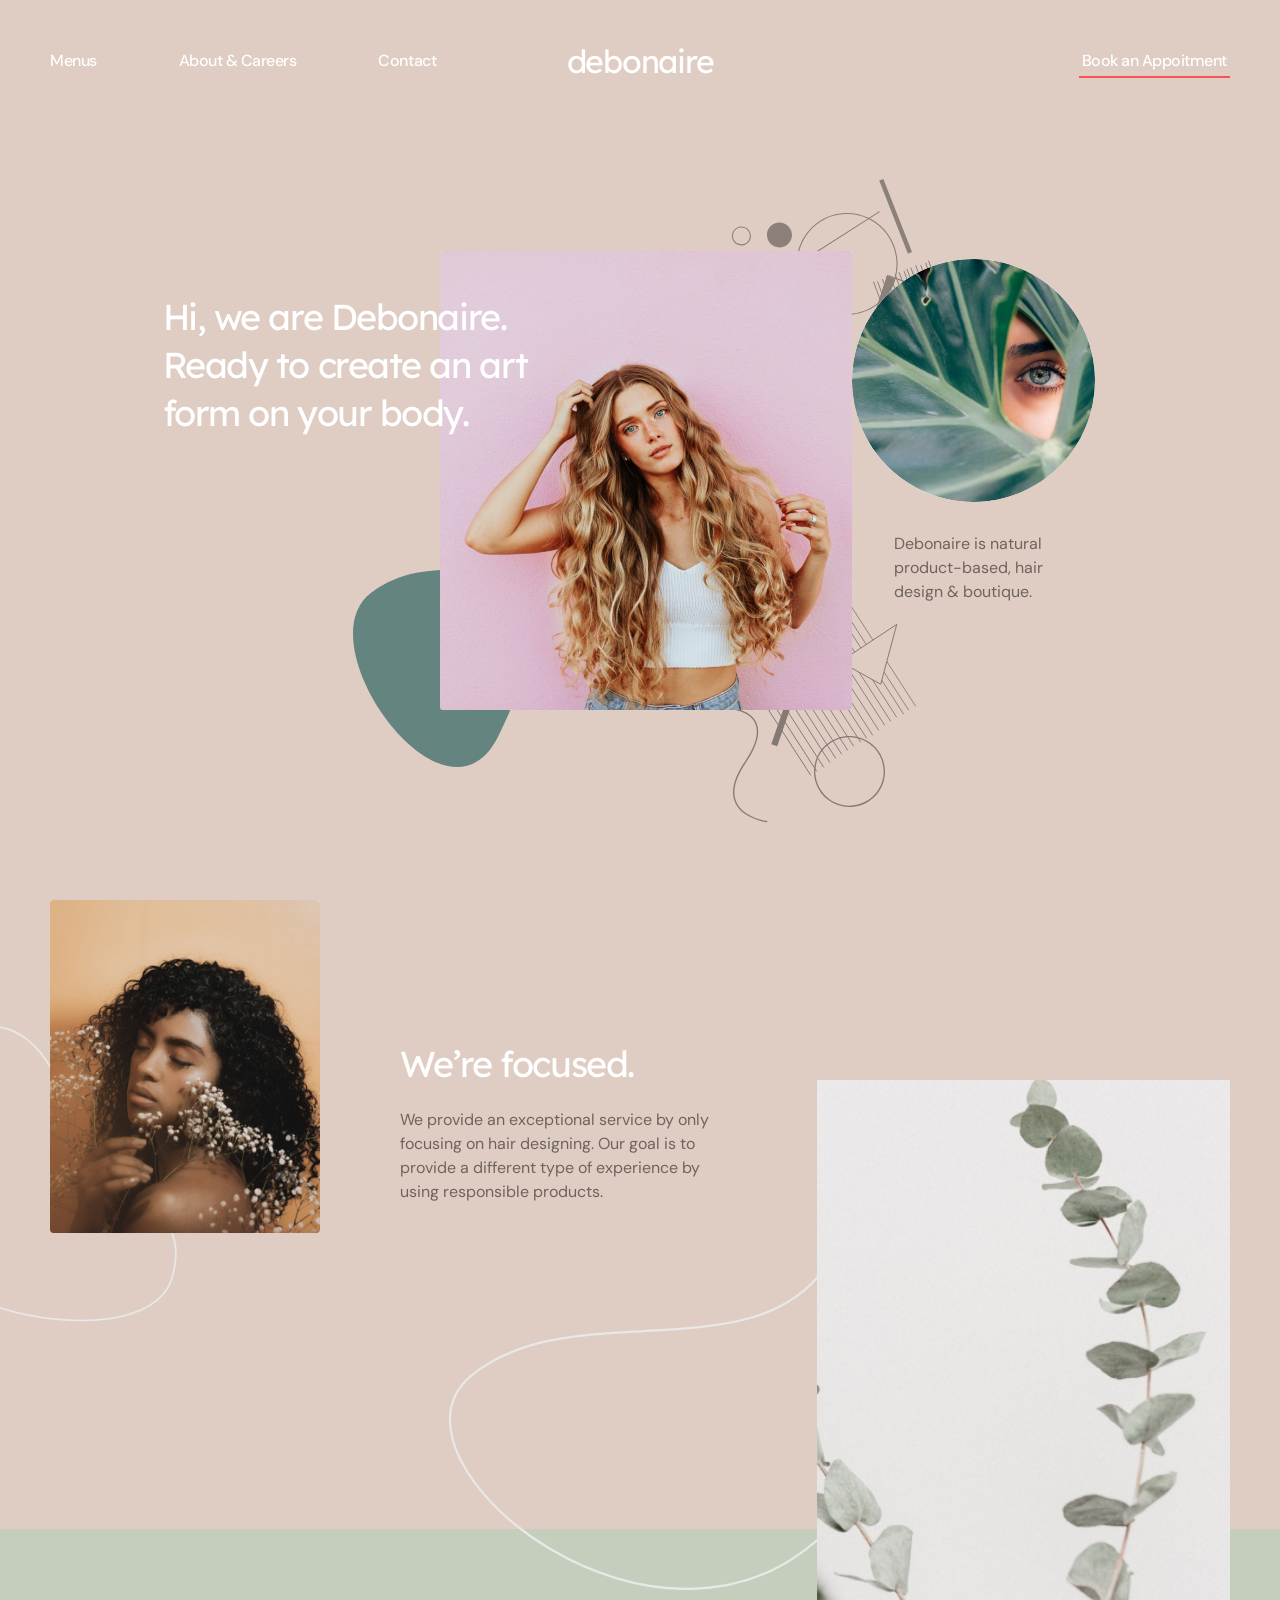
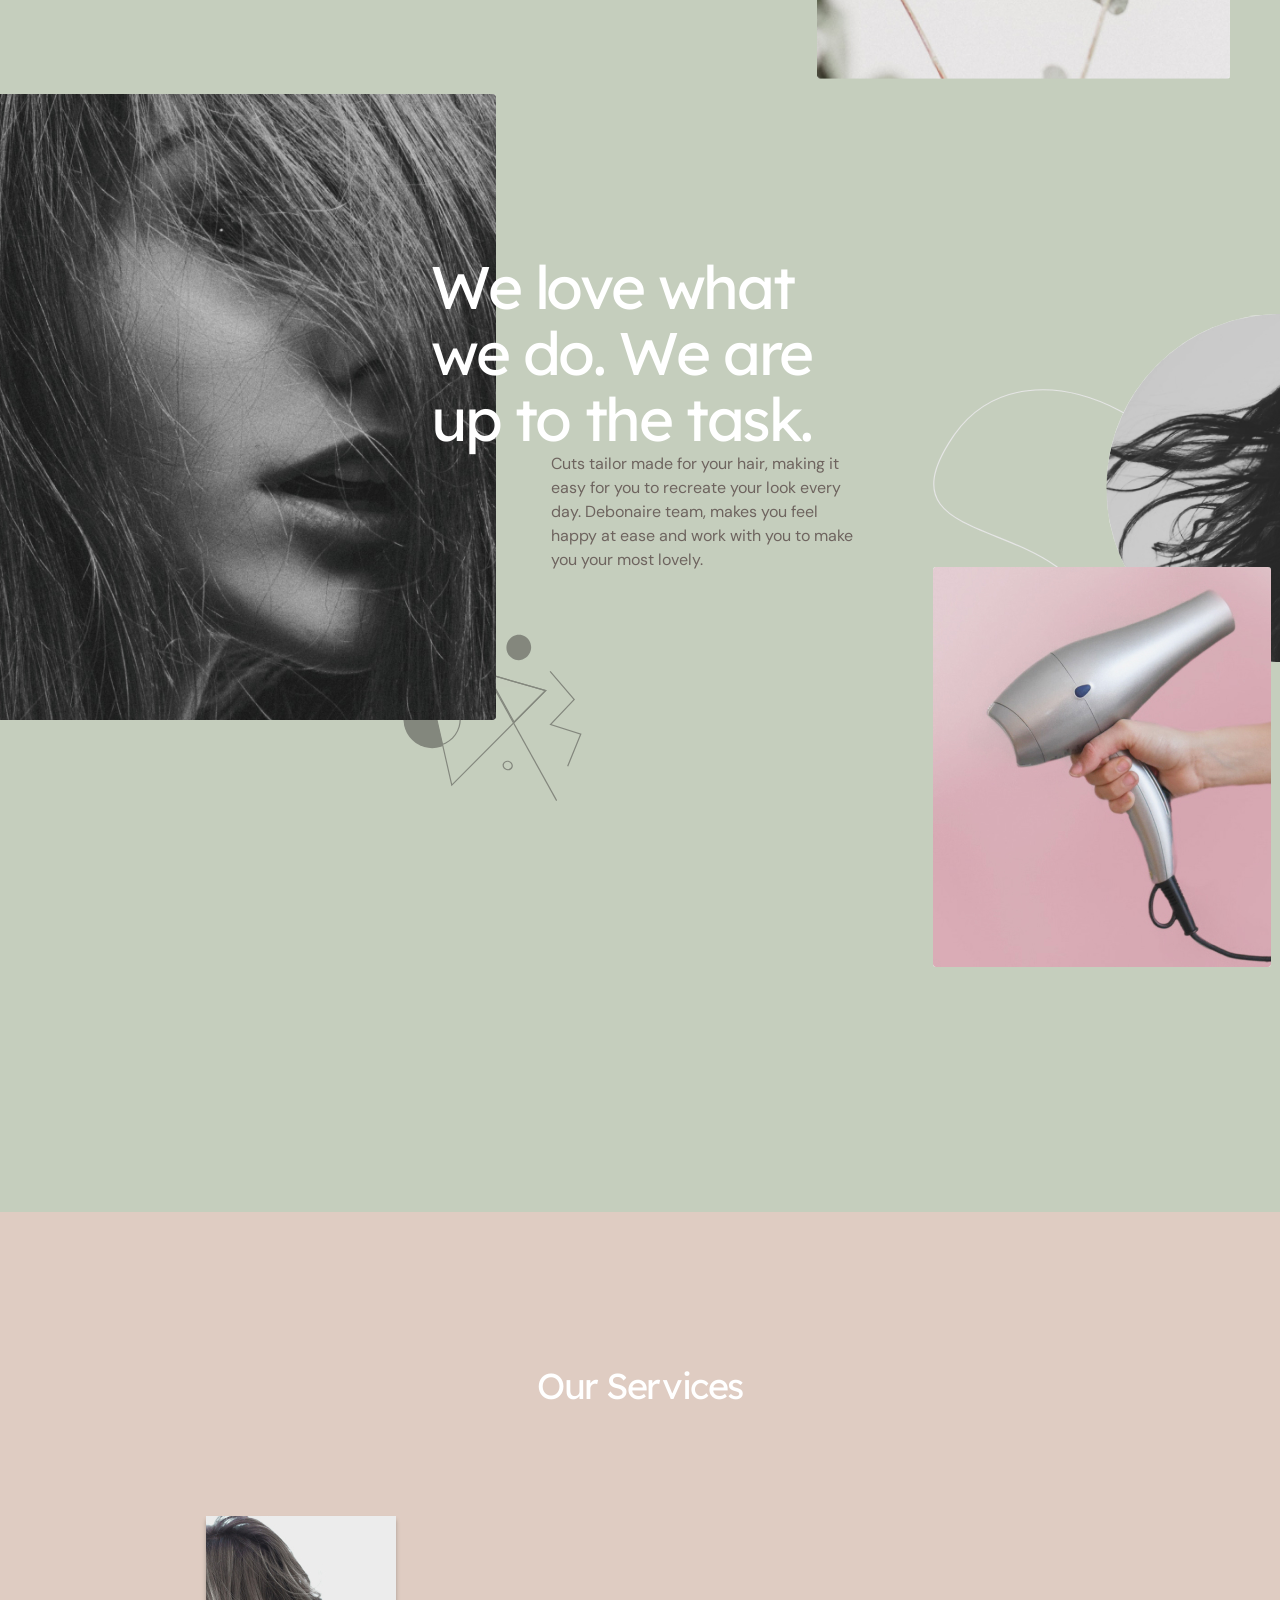
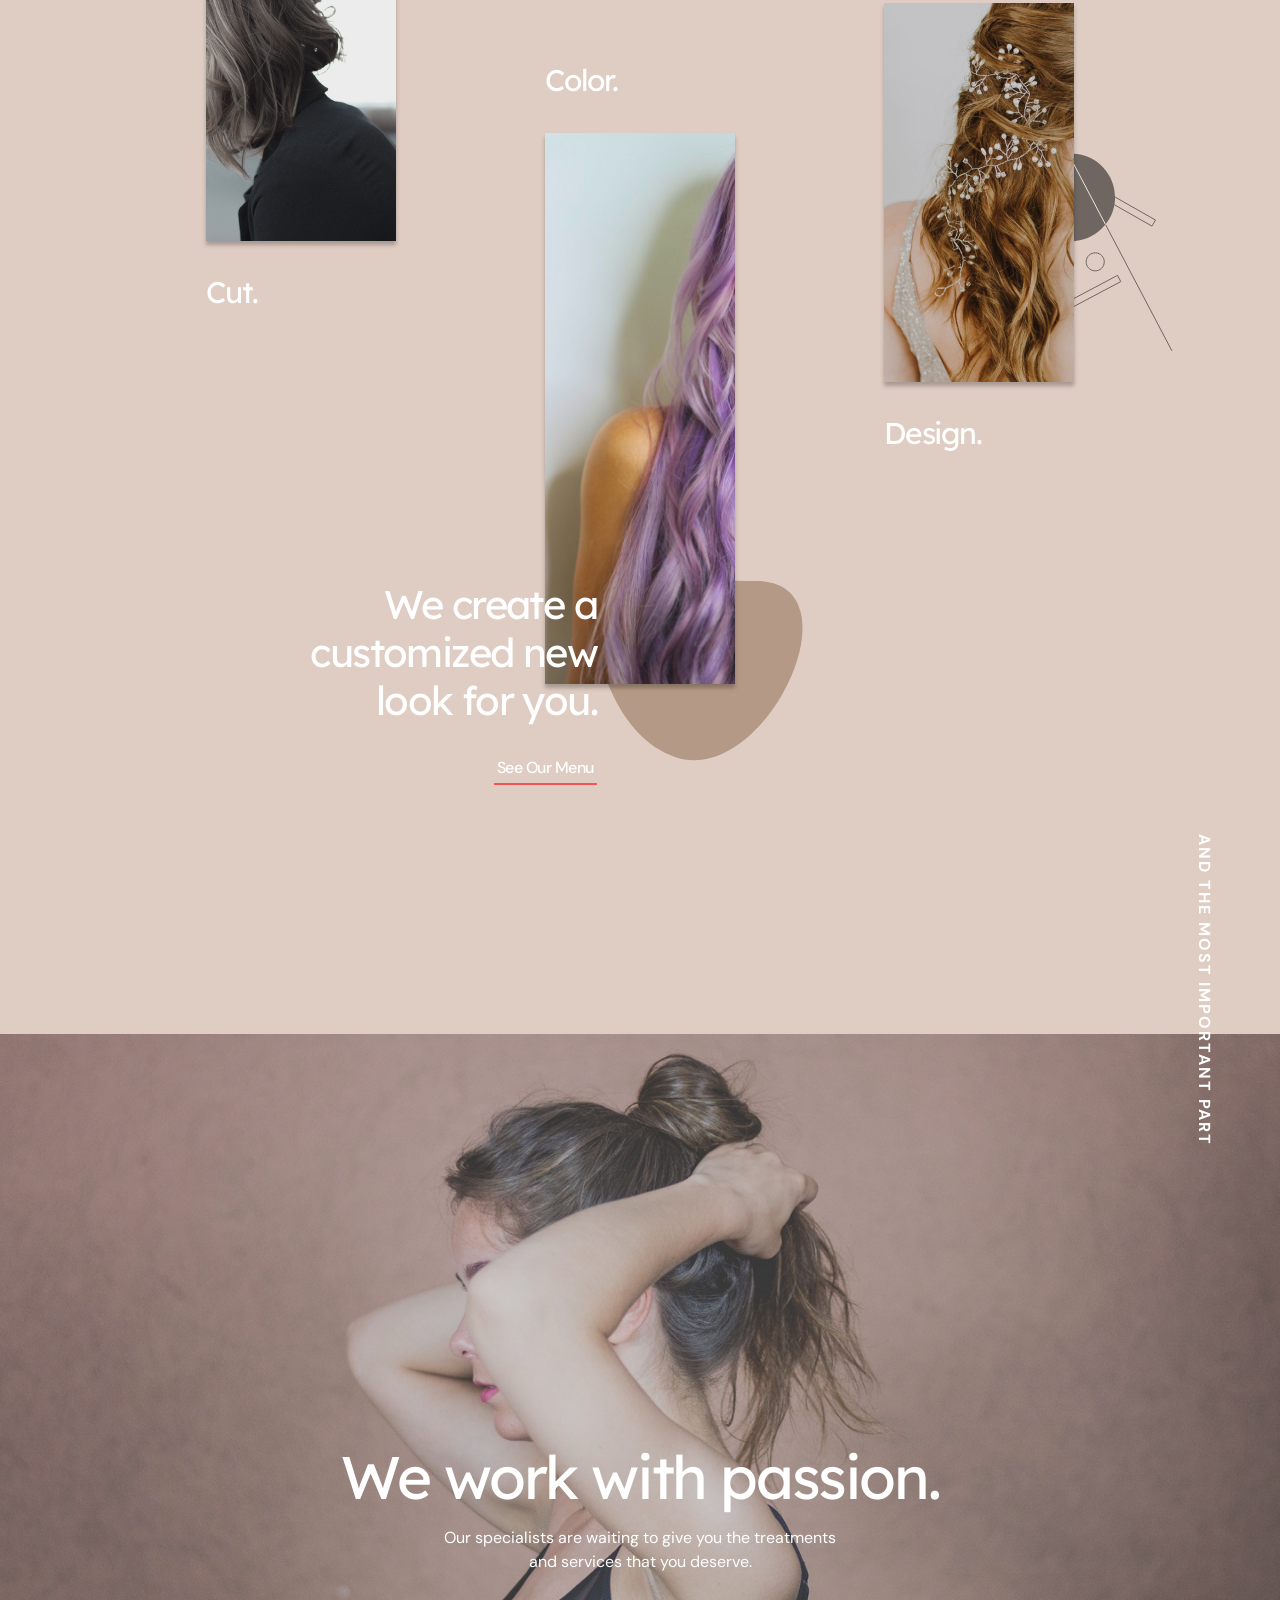
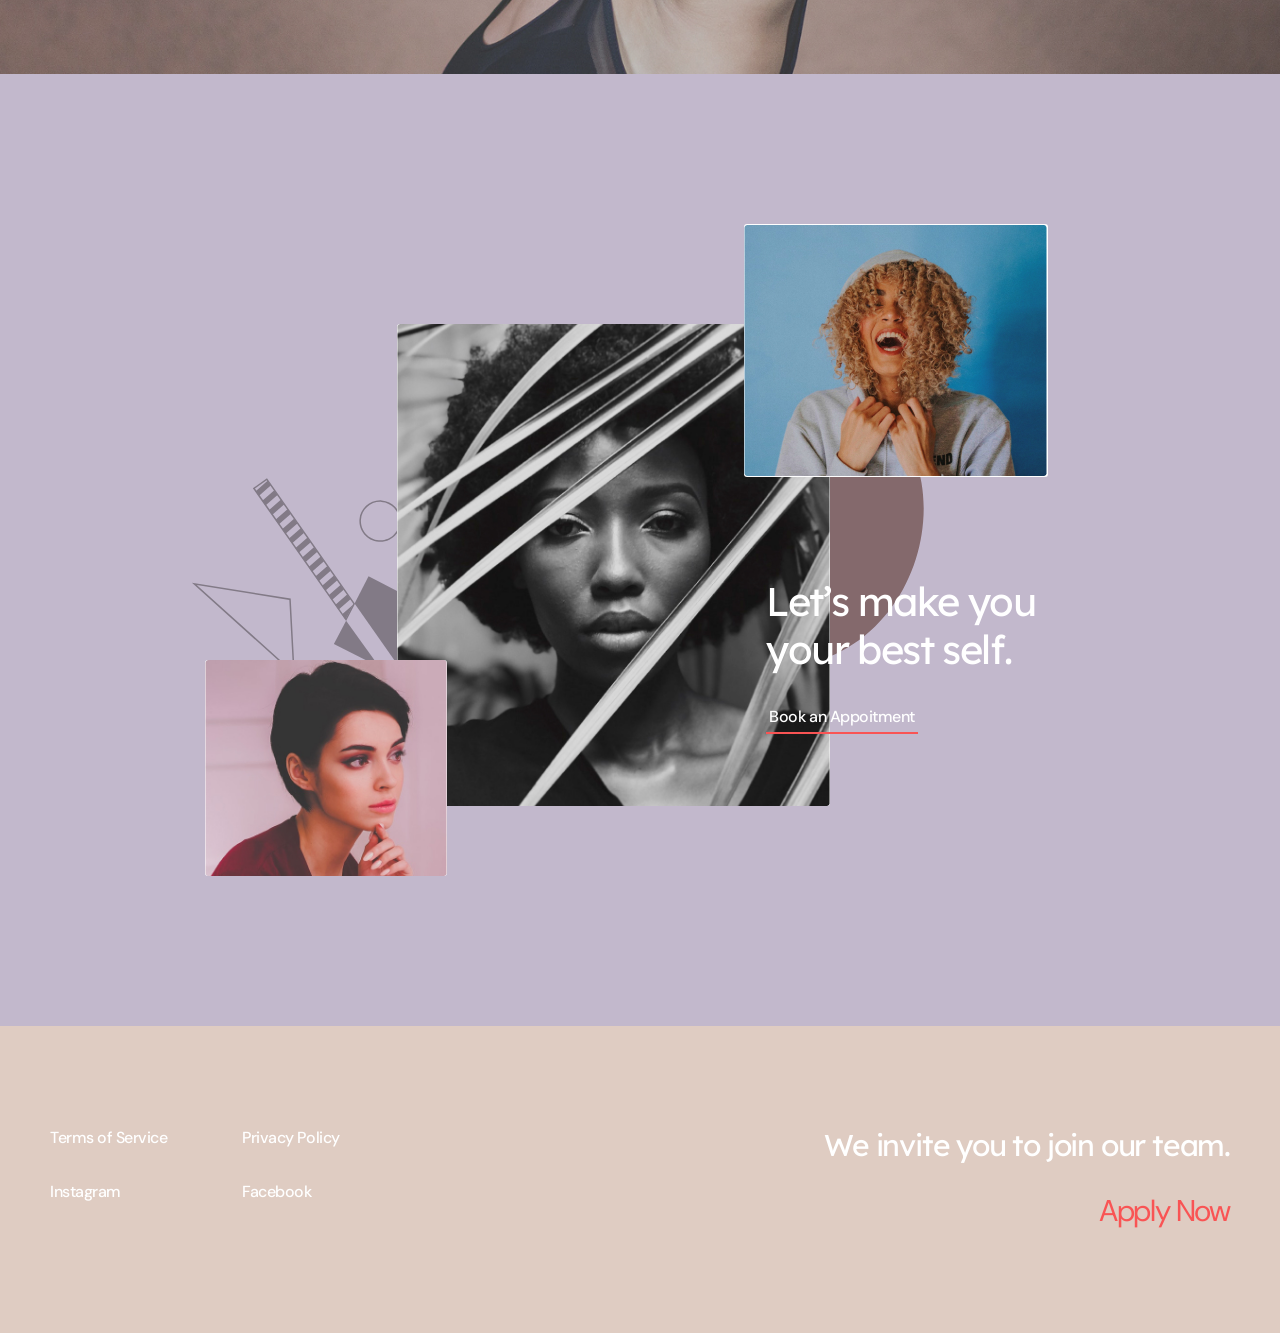
==== commit 49f819b8: "anim" ====
--- a/index.html
+++ b/index.html
@@ -41,19 +41,19 @@
     </div>
   </header>
 <main class="main page">
-	<section class="page__hero hero">
+	<section class="page__hero hero --anim">
 		<div class="hero__container">
 			<div class="hero__body">
-					<h1 class="hero__title title">Hi, we are Debonaire. Ready to create an art form on your body.</h1>
+					<h1 class="hero__title title anim--delay-right">Hi, we are Debonaire. Ready to create an art form on your body.</h1>
 					<div class="hero__media">
-						<img class="hero__figure" src="./images/hero/hero-figure.svg" alt="figure">
-						<img class="hero__main-image" src="./images/hero/hero-1.jpg" alt="hero">
-						<img class="hero__deco hero__deco--one" src="./images/hero/decor-1.svg" alt="decor">
-						<img class="hero__deco hero__deco--two" src="./images/hero/decor-2.svg" alt="decor">
+						<img class="hero__figure anim--delay-right" src="./images/hero/hero-figure.svg" alt="figure">
+						<img class="hero__main-image anim--up" src="./images/hero/hero-1.jpg" alt="hero">
+						<img class="hero__deco hero__deco--one anim--delay-left" src="./images/hero/decor-1.svg" alt="decor">
+						<img class="hero__deco hero__deco--two anim--delay-left" src="./images/hero/decor-2.svg" alt="decor">
 					</div>
 					<div class="hero__content">
-						<img class="hero__circle-image" src="./images/hero/hero-2.jpg" alt="hero">
-						<div class="hero__text text">
+						<img class="hero__circle-image anim--down" src="./images/hero/hero-2.jpg" alt="hero">
+						<div class="hero__text text anim--left">
 							<p>
 								Debonaire is natural product-based, hair design & boutique.
 							</p>
@@ -62,7 +62,7 @@
 			</div>
 		</div>
 	</section>
-	<section class="page__focused focused">
+	<section class="page__focused focused --anim">
 		<div class="focused__container">
 			<div class="focused__content">
 				<div class="focused__picture focused__picture--start">
@@ -94,7 +94,7 @@
 		
 		</div>
 	</section>
-	<section class="page__love love">
+	<section class="page__love love --anim">
 		<div class="love__content">
 			<div class="love__picture">
 				<img class="love__image" src="./images/love/love-1.jpg" alt="love">
@@ -129,7 +129,7 @@
 			</div>
 		</div>
 	</section>
-	<section class="page__services services">
+	<section class="page__services services --anim">
 		<div class="services__container">
 			<h2 class="services__title title">Our Services</h2>
 			<div class="services__body">
@@ -166,7 +166,7 @@
 			</div>
 		</div>
 	</section>
-	<section class="page__passion passion">
+	<section class="page__passion passion --anim">
 		<div class="passion__container">
 			<div class="passion__content">
 				<h2 class="passion__title title title--big">We work with passion.</h2>
@@ -180,7 +180,7 @@
 			<img src="./images/passion/passion.jpg" class="passion__image" alt="passion">
 		</div>
 	</section>
-	<section class="page__best best">
+	<section class="page__best best --anim">
 		<div class="best__container">
 			<div class="best__content">
 				<div class="best__item item-best">
@@ -210,7 +210,7 @@
 		</div>
 	</section>
 </main>
-<footer class="footer">
+<footer class="footer --anim">
 	<div class="footer__container">
 		<div class="footer__content">
 			<ul class="footer__menu menu-footer">
@@ -236,5 +236,6 @@
 </footer>
 </div>
   <script src="js/burger.js"></script>
+  <script src="js/anim.js"></script>
 </body>
 </html>
--- a/css/style.css
+++ b/css/style.css
@@ -1,4 +1,5 @@
 @import url("https://fonts.googleapis.com/css2?family=DM+Sans:ital,opsz,wght@0,9..40,100..1000;1,9..40,100..1000&family=Lexend+Deca:wght@100..900&display=swap");
+@import "../css/anim.css";
 .wrapper {
   min-width: 20rem;
   max-width: 90rem;
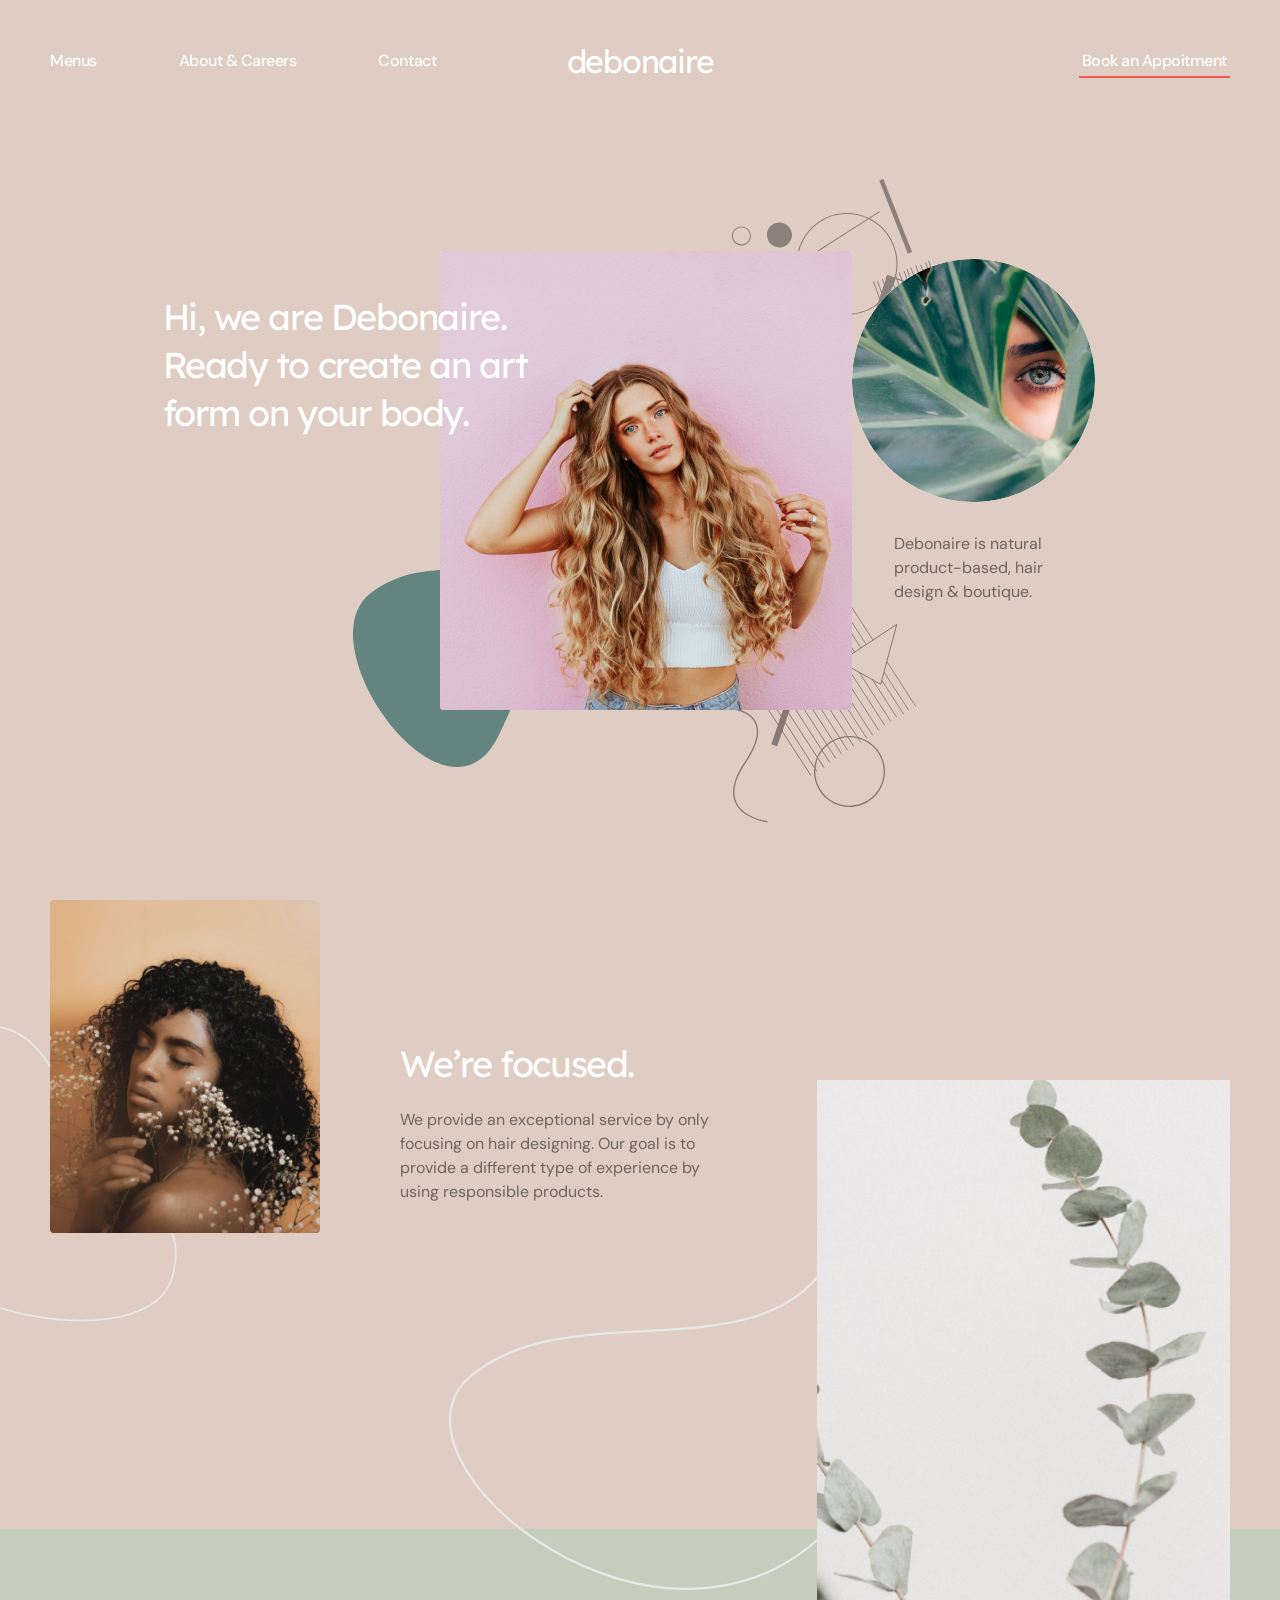
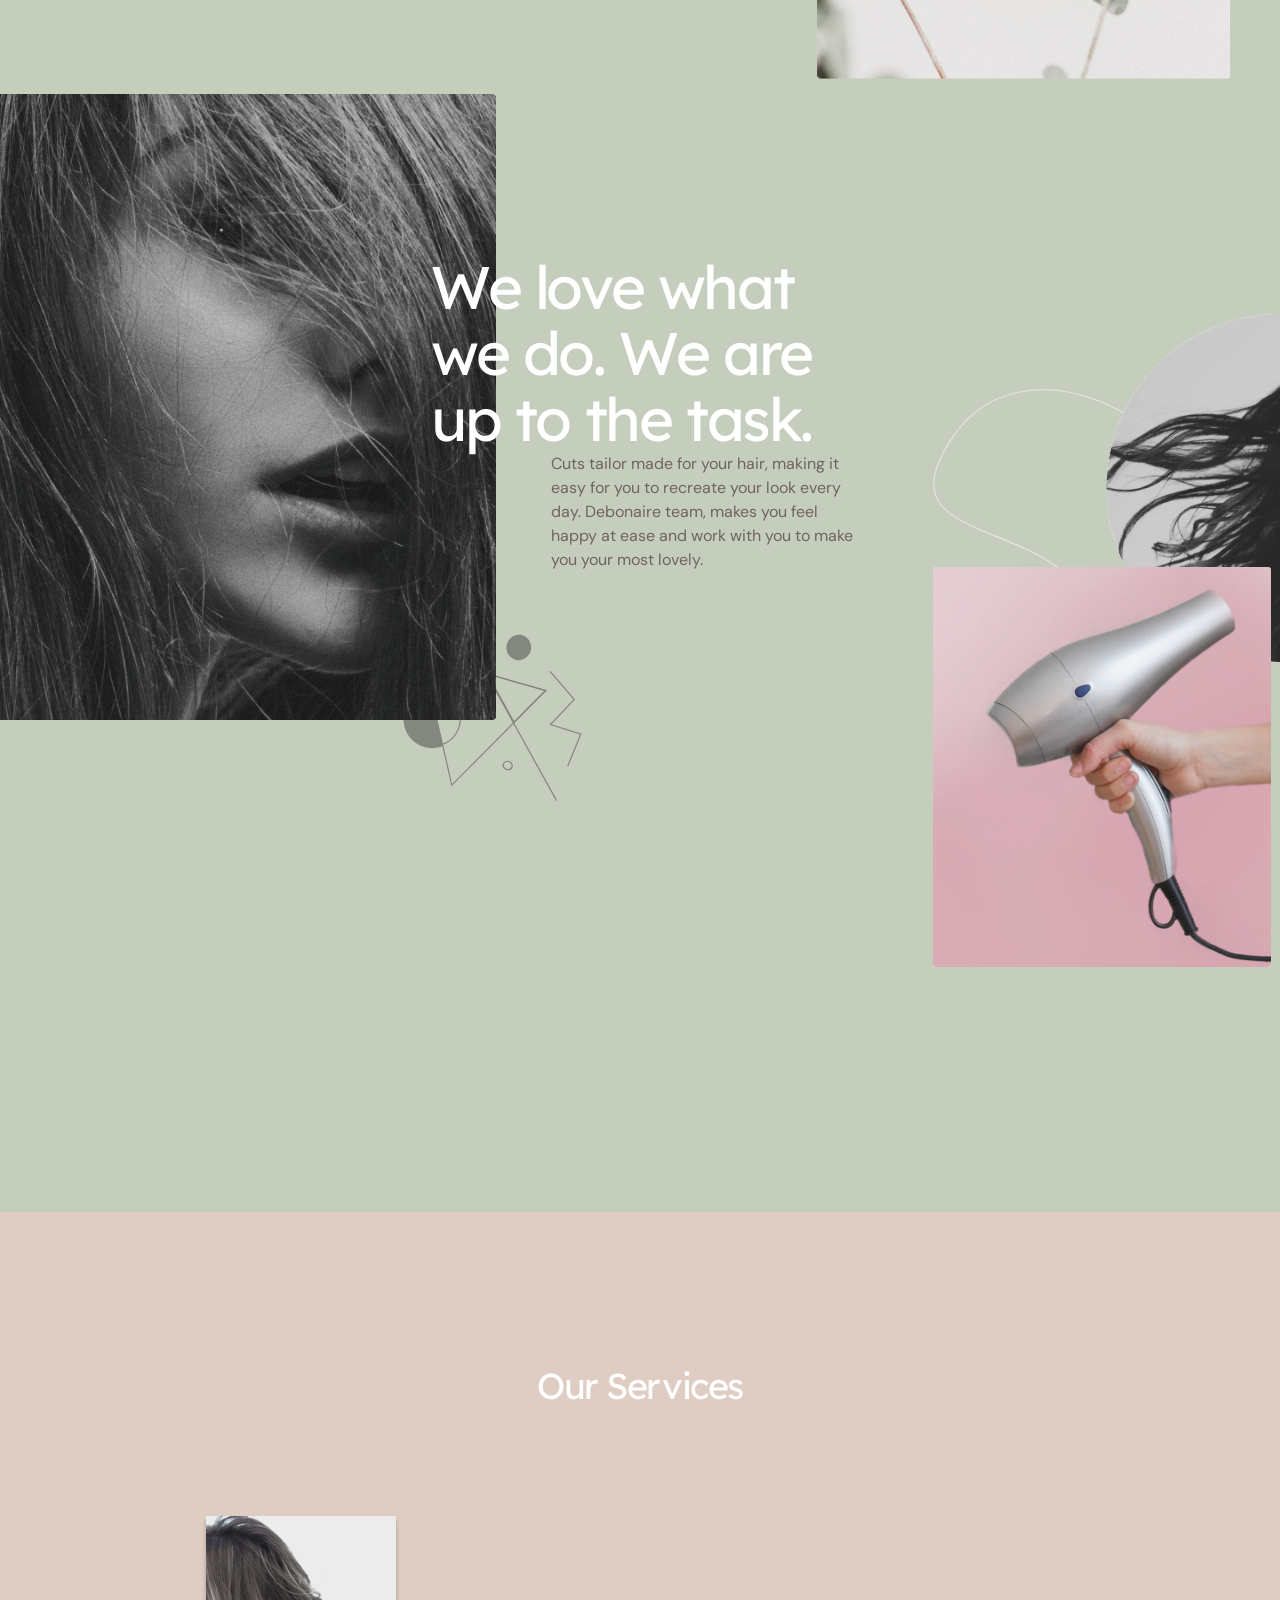
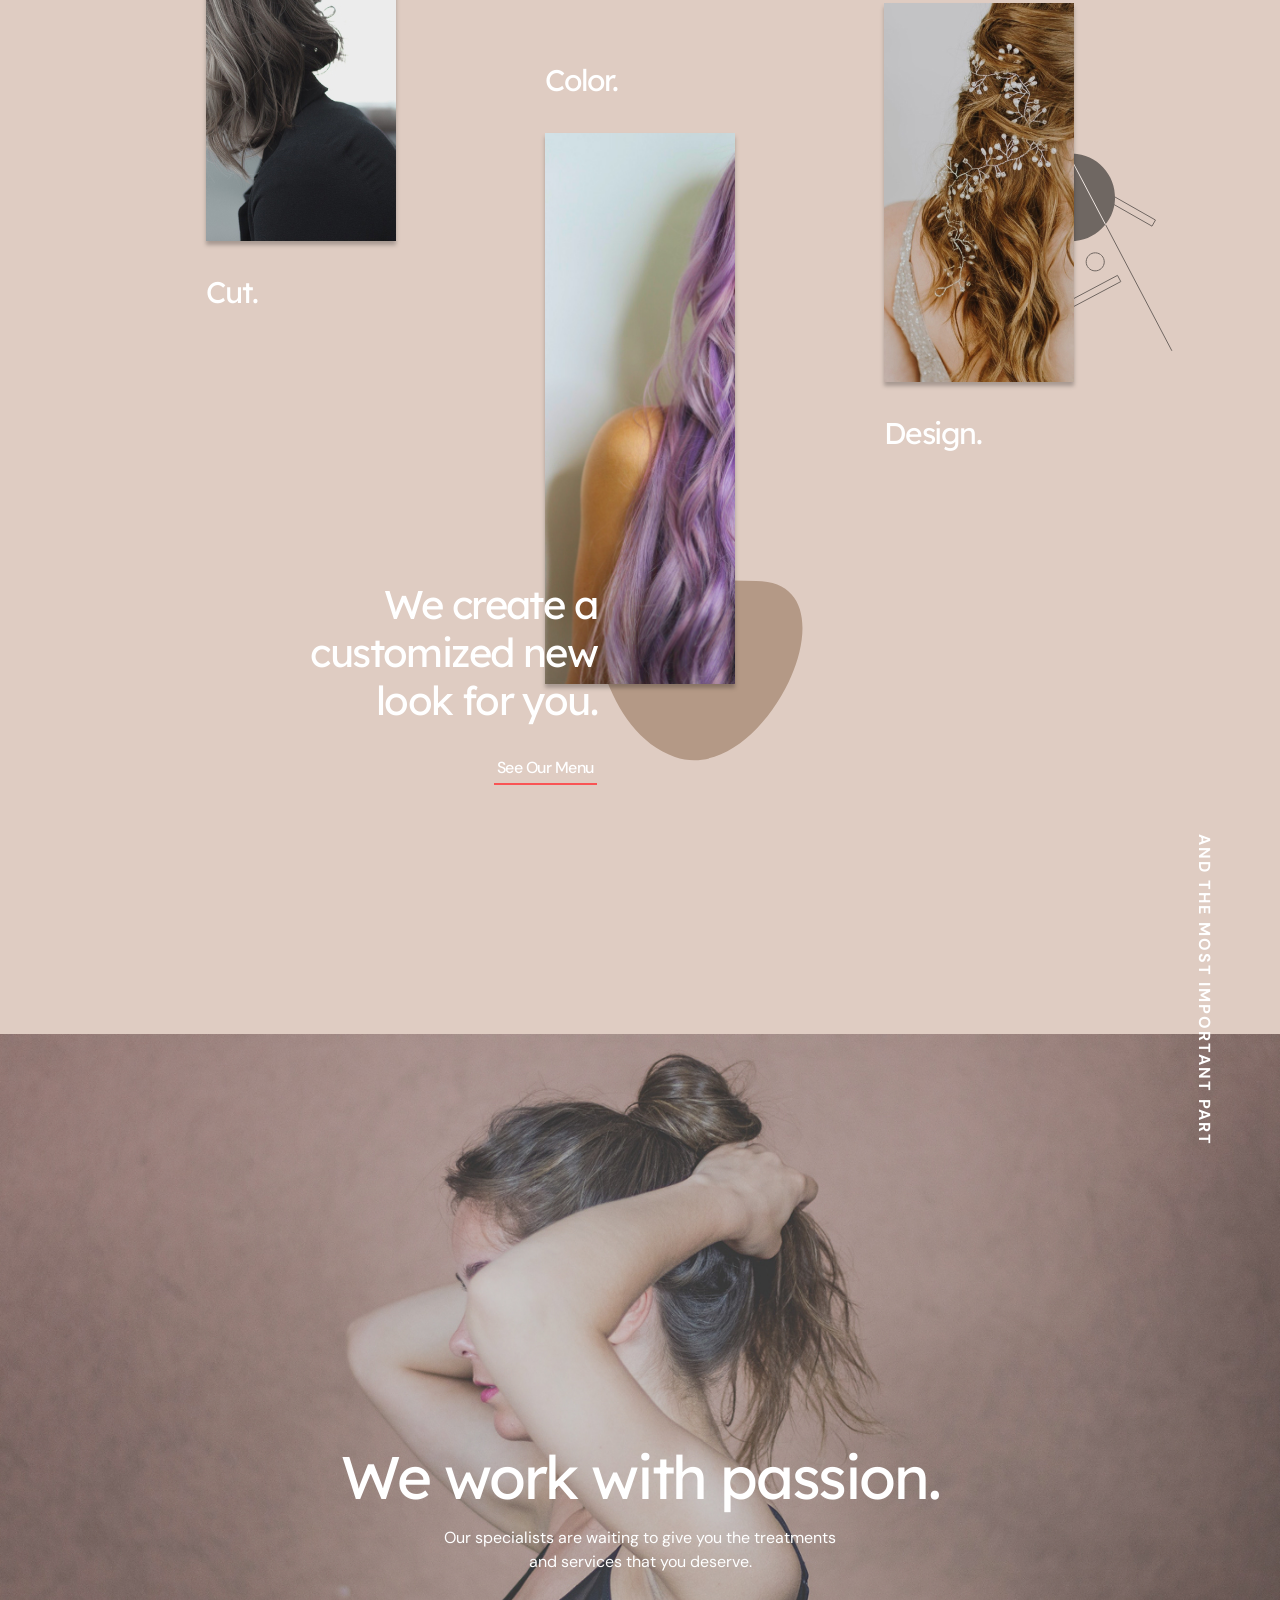
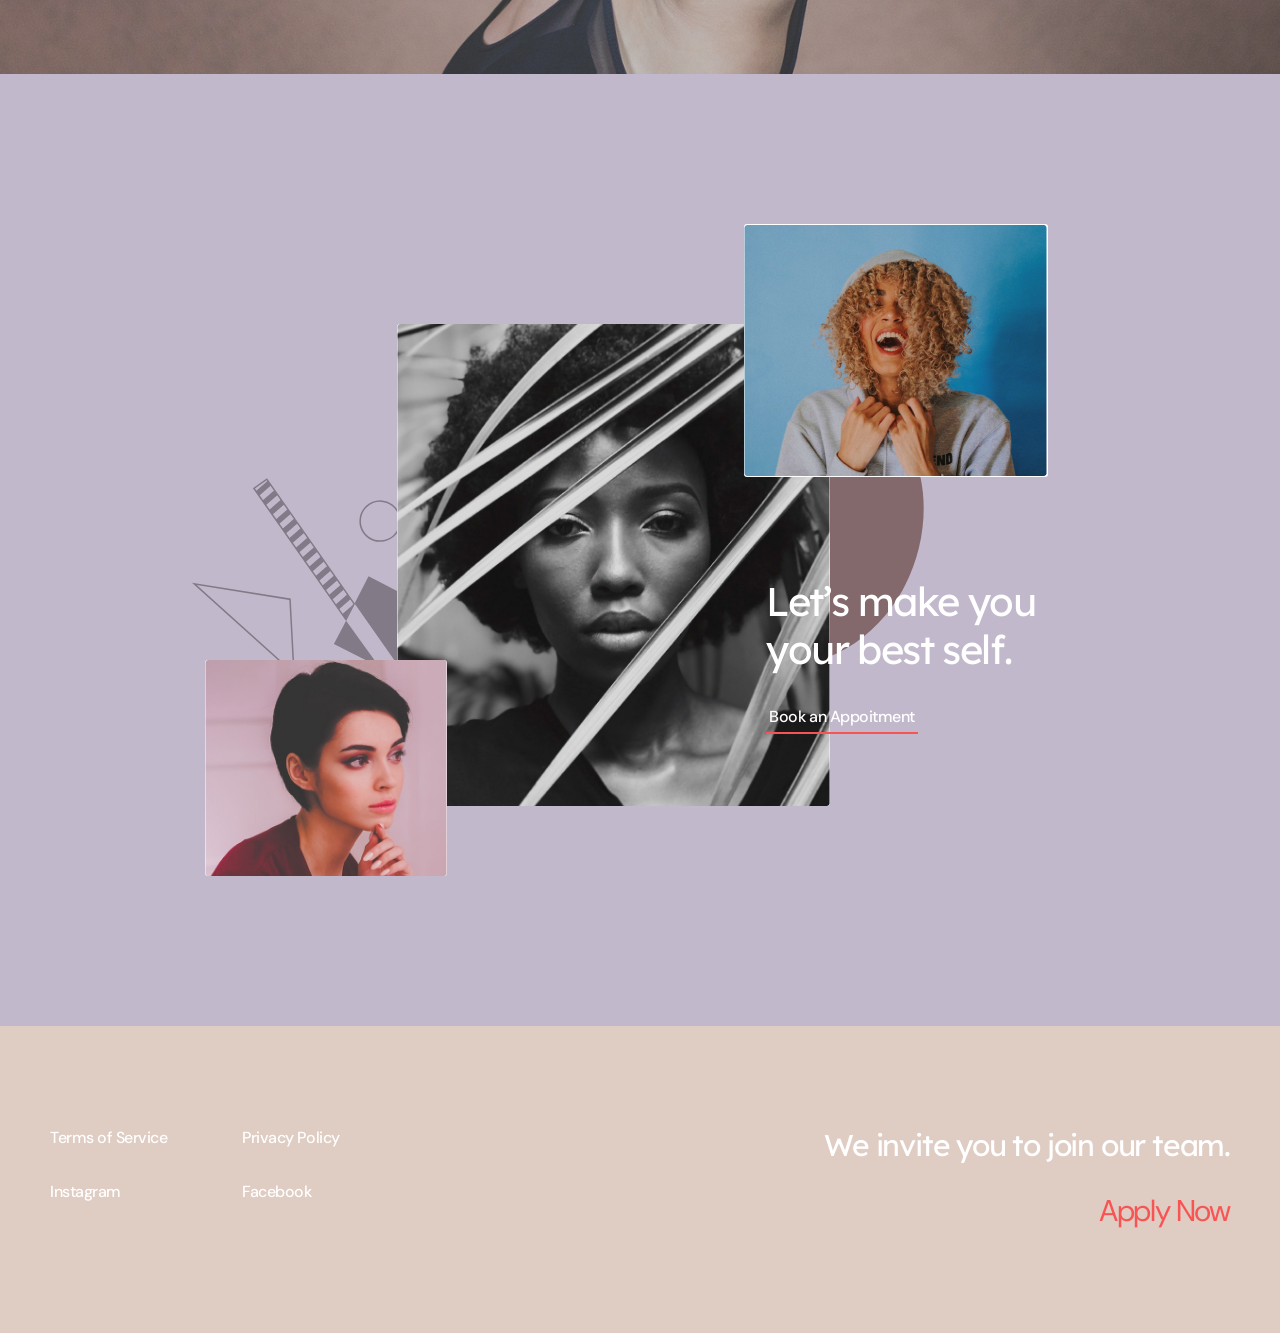
==== commit 4f643ae9: "add full anim" ====
--- a/index.html
+++ b/index.html
@@ -44,12 +44,12 @@
 	<section class="page__hero hero --anim">
 		<div class="hero__container">
 			<div class="hero__body">
-					<h1 class="hero__title title anim--delay-right">Hi, we are Debonaire. Ready to create an art form on your body.</h1>
+					<h1 class="hero__title title anim--right">Hi, we are Debonaire. Ready to create an art form on your body.</h1>
 					<div class="hero__media">
-						<img class="hero__figure anim--delay-right" src="./images/hero/hero-figure.svg" alt="figure">
+						<img class="hero__figure anim--rotate" src="./images/hero/hero-figure.svg" alt="figure">
 						<img class="hero__main-image anim--up" src="./images/hero/hero-1.jpg" alt="hero">
-						<img class="hero__deco hero__deco--one anim--delay-left" src="./images/hero/decor-1.svg" alt="decor">
-						<img class="hero__deco hero__deco--two anim--delay-left" src="./images/hero/decor-2.svg" alt="decor">
+						<img class="hero__deco hero__deco--one anim--rotate-rev" src="./images/hero/decor-1.svg" alt="decor">
+						<img class="hero__deco hero__deco--two anim--left" src="./images/hero/decor-2.svg" alt="decor">
 					</div>
 					<div class="hero__content">
 						<img class="hero__circle-image anim--down" src="./images/hero/hero-2.jpg" alt="hero">
@@ -66,16 +66,16 @@
 		<div class="focused__container">
 			<div class="focused__content">
 				<div class="focused__picture focused__picture--start">
-					<img src="./images/focused/focused-1.jpg" alt="focused__image" class="focused__image">
+					<img src="./images/focused/focused-1.jpg" alt="focused__image" class="focused__image anim--right">
 					<div class="focused__decor-item focused__decor-item--start">
-						<svg class="focused__decor-value" viewBox="0 0 281 344" fill="none" xmlns="http://www.w3.org/2000/svg">
+						<svg class="focused__decor-value anim--up" viewBox="0 0 281 344" fill="none" xmlns="http://www.w3.org/2000/svg">
 							<path fill-rule="evenodd" clip-rule="evenodd" d="M-58.7704 141.135C3.9002 -46.7917 122.79 -29.1891 152.282 96.5556C181.774 222.3 306.654 190.519 274.858 294.615C243.062 398.712 -121.441 329.061 -58.7704 141.135Z" stroke="#E8E8E6" stroke-width="2"/>
 						</svg>
 					</div>
 				</div>
 				<div class="focused__body">
-					<div class="focused__title title">We’re focused.</div>
-					<div class="focused__text text">
+					<div class="focused__title title anim--down">We’re focused.</div>
+					<div class="focused__text text anim--up">
 						<p>
 							We provide an exceptional service by only focusing on hair designing. 
 							Our goal is to provide a different type of experience by using responsible products.
@@ -83,9 +83,9 @@
 					</div>
 				</div>
 				<div class="focused__picture focused__picture--end">
-					<img src="./images/focused/focused-2.jpg" alt="focused__image" class="focused__image">
+					<img src="./images/focused/focused-2.jpg" alt="focused__image" class="focused__image anim--left">
 					<div class="focused__decor-item focused__decor-item--end">
-						<svg class="focused__decor-value" viewBox="0 0 494 371" fill="none" xmlns="http://www.w3.org/2000/svg">
+						<svg class="focused__decor-value anim--down" viewBox="0 0 494 371" fill="none" xmlns="http://www.w3.org/2000/svg">
 							<path fill-rule="evenodd" clip-rule="evenodd" d="M488.184 36.1618C472.569 -8.22165 400.348 -26.0372 338.863 77.4611C277.377 180.96 108.585 105.633 19.2604 180.96C-70.0643 256.286 189.541 469.095 338.863 315.789C488.184 162.484 503.8 80.5453 488.184 36.1618Z" stroke="#E8E8E6" stroke-width="2"/>
 						</svg>
 					</div>
@@ -97,14 +97,14 @@
 	<section class="page__love love --anim">
 		<div class="love__content">
 			<div class="love__picture">
-				<img class="love__image" src="./images/love/love-1.jpg" alt="love">
-				<div class="love__decor-picture">
-					<img class="love__item-decor-picture" src="./images/love/decor-2.svg" alt="decor">
+				<img class="love__image anim--right" src="./images/love/love-1.jpg" alt="love">
+				<div class="love__decor-picture ">
+					<img class="love__item-decor-picture anim--rotate-rev" src="./images/love/decor-2.svg" alt="decor">
 				</div>
 			</div>
 			<div class="love__body">
-				<h2 class="love__title title title--big">We love what we do. We are up to the task.</h2>
-				<div class="love__text text">
+				<h2 class="love__title title title--big anim--down">We love what we do. We are up to the task.</h2>
+				<div class="love__text text anim--zoom">
 					<p>
 						Cuts tailor made for your hair, making it easy for you to recreate your look every day. 
 						Debonaire team, makes you feel happy at ease and work with you to make you your most lovely.
@@ -114,16 +114,16 @@
 			<div class="love__decor decor-love">
 				<div class="decor-love__body">
 					<div class="decor-love__line-item">
-						<svg class="decor-love__line" viewBox="0 0 525 531" fill="none" xmlns="http://www.w3.org/2000/svg">
+						<svg class="decor-love__line anim--rotate" viewBox="0 0 525 531" fill="none" xmlns="http://www.w3.org/2000/svg">
 							<path fill-rule="evenodd" clip-rule="evenodd" d="M522.939 318.288C513.011 82.4158 169.018 -117.959 33.3202 85.9218C-102.378 289.803 234.141 211.383 284.888 407.672C335.635 603.961 532.867 554.161 522.939 318.288Z" stroke="#E6E6E6" stroke-width="2"/>
 							</svg>
 					</div>
 
 					<div class="decor-love__hair-item">
-						<img class="decor-love__hair" src="./images/love/love-3.jpg" alt="love">
+						<img class="decor-love__hair anim--left" src="./images/love/love-3.jpg" alt="love">
 					</div>
 					<div class="decor-love__dryer-item">
-						<img class="decor-love__dryer" src="./images/love/love-2.jpg" alt="love">
+						<img class="decor-love__dryer anim--up" src="./images/love/love-2.jpg" alt="love">
 					</div>
 				</div>
 			</div>
@@ -131,36 +131,36 @@
 	</section>
 	<section class="page__services services --anim">
 		<div class="services__container">
-			<h2 class="services__title title">Our Services</h2>
+			<h2 class="services__title title anim--zoom">Our Services</h2>
 			<div class="services__body">
 				<div class="services__items">
 					<article class="services__item item-services">
 						<a href="#" class="item-services__link">
-							<img src="./images/services/services-1.jpg" alt="services" class="item-services__image">
-							<h5 class="item-services__name title title--min">Cut.</h5>
+							<img src="./images/services/services-1.jpg" alt="services" class="item-services__image anim--delay-up">
+							<h5 class="item-services__name title title--min anim--right">Cut.</h5>
 						</a>
 					</article>
 					<article class="services__item item-services">
 						<a href="#" class="item-services__link">
-							<h5 class="item-services__name title title--min">Color.</h5>
-							<img src="./images/services/services-2.jpg" alt="services" class="item-services__image">
+							<h5 class="item-services__name title title--min anim--down">Color.</h5>
+							<img src="./images/services/services-2.jpg" alt="services" class="item-services__image anim--delay-up">
 						</a>
 						<img class="item-services__figure" src="./images/services/decor-2.svg" alt="decor">
 					</article>
 					<article class="services__item item-services">
 						<a href="#" class="item-services__link">
-							<img src="./images/services/services-3.jpg" alt="services" class="item-services__image">
-							<h5 class="item-services__name title title--min">Design.</h5>
+							<img src="./images/services/services-3.jpg" alt="services" class="item-services__image anim--delay-up">
+							<h5 class="item-services__name title title--min anim--left">Design.</h5>
 						</a>
 						<img class="item-services__decore" src="./images/services/decor-1.svg" alt="decor">
 					</article>
 				</div>
 				<div class="services__content content-services">
-					<h4 class="content-services__title title--middle title">
+					<h4 class="content-services__title title--middle title anim--right">
 						We create a  customized new look for you.
 					</h4>
-					<div class="book">
-						<a href="#" class="content-services__link"><span>See Our Menu</span></a>
+					<div class="book anim--up">
+						<a href="#" class="content-services__link "><span>See Our Menu</span></a>
 					</div>
 				</div>
 			</div>
@@ -169,8 +169,8 @@
 	<section class="page__passion passion --anim">
 		<div class="passion__container">
 			<div class="passion__content">
-				<h2 class="passion__title title title--big">We work with passion.</h2>
-				<div class="passion__text text">
+				<h2 class="passion__title title title--big anim--delay-up">We work with passion.</h2>
+				<div class="passion__text text anim--delay-up">
 					<p> Our specialists are waiting to give you the treatments and services that you deserve.</p>
 				</div>
 			</div>
@@ -184,25 +184,25 @@
 		<div class="best__container">
 			<div class="best__content">
 				<div class="best__item item-best">
-					<img src="./images/best/best-1.jpg" alt="best" class="item-best__image">
+					<img src="./images/best/best-1.jpg" alt="best" class="item-best__image anim--up">
 				</div>
 				<div class="best__item item-best">
-					<img src="./images/best/best-2.jpg" alt="best" class="item-best__image">
+					<img src="./images/best/best-2.jpg" alt="best" class="item-best__image anim--zoom">
 					<div class="item-best__deco-item">
-						<img src="./images/best/decor.svg" alt="decor" class="item-best__deco">
+						<img src="./images/best/decor.svg" alt="decor" class="item-best__deco anim--rotate">
 					</div>
 					<div class="item-best__figure-item">
-						<img src="./images/best/figure.svg" alt="figure" class="item-best__figure">
+						<img src="./images/best/figure.svg" alt="figure" class="item-best__figure anim--rotate-rev">
 					</div>
 				</div>
 				<div class="best__item item-best">
-					<img src="./images/best/best-3.jpg" alt="best" class="item-best__image">
+					<img src="./images/best/best-3.jpg" alt="best" class="item-best__image anim--down">
 					<div class="item-best__body">
-						<h2 class="item-best__title title--middle title">
+						<h2 class="item-best__title title--middle title anim--delay-left">
 							Let’s make you your best self.
 						</h2>
-						<div class="book">
-							<a href="#" class="item-best__link"><span>Book an Appoitment</span></a>
+						<div class="book anim--delay-left">
+							<a href="#" class="item-best__link "><span>Book an Appoitment</span></a>
 						</div> 
 					</div>
 				</div>
@@ -214,22 +214,22 @@
 	<div class="footer__container">
 		<div class="footer__content">
 			<ul class="footer__menu menu-footer">
-				<li class="menu-footer__item">
+				<li class="menu-footer__item anim--delay">
 					<a href="#" target="_blank" class="menu-footer__link">Terms of Service</a>
 				</li>
-				<li class="menu-footer__item">
+				<li class="menu-footer__item anim--delay">
 					<a href="#" target="_blank" class="menu-footer__link">Instagram</a>
 				</li>
-				<li class="menu-footer__item">
+				<li class="menu-footer__item anim--delay">
 					<a href="#" target="_blank" class="menu-footer__link">Privacy Policy</a>
 				</li>
-				<li class="menu-footer__item">
+				<li class="menu-footer__item anim--delay">
 					<a href="#" target="_blank" class="menu-footer__link">Facebook</a>
 				</li>
 			</ul>
 			<div class="footer__invite invite">
-				<div class="invite__title title title--min">We invite you to join our team.</div>
-				<a href="#" class="invite__link">Apply Now</a>
+				<div class="invite__title title title--min anim--delay-left">We invite you to join our team.</div>
+				<a href="#" class="invite__link anim--delay-left">Apply Now</a>
 			</div>
 		</div>
 	</div>
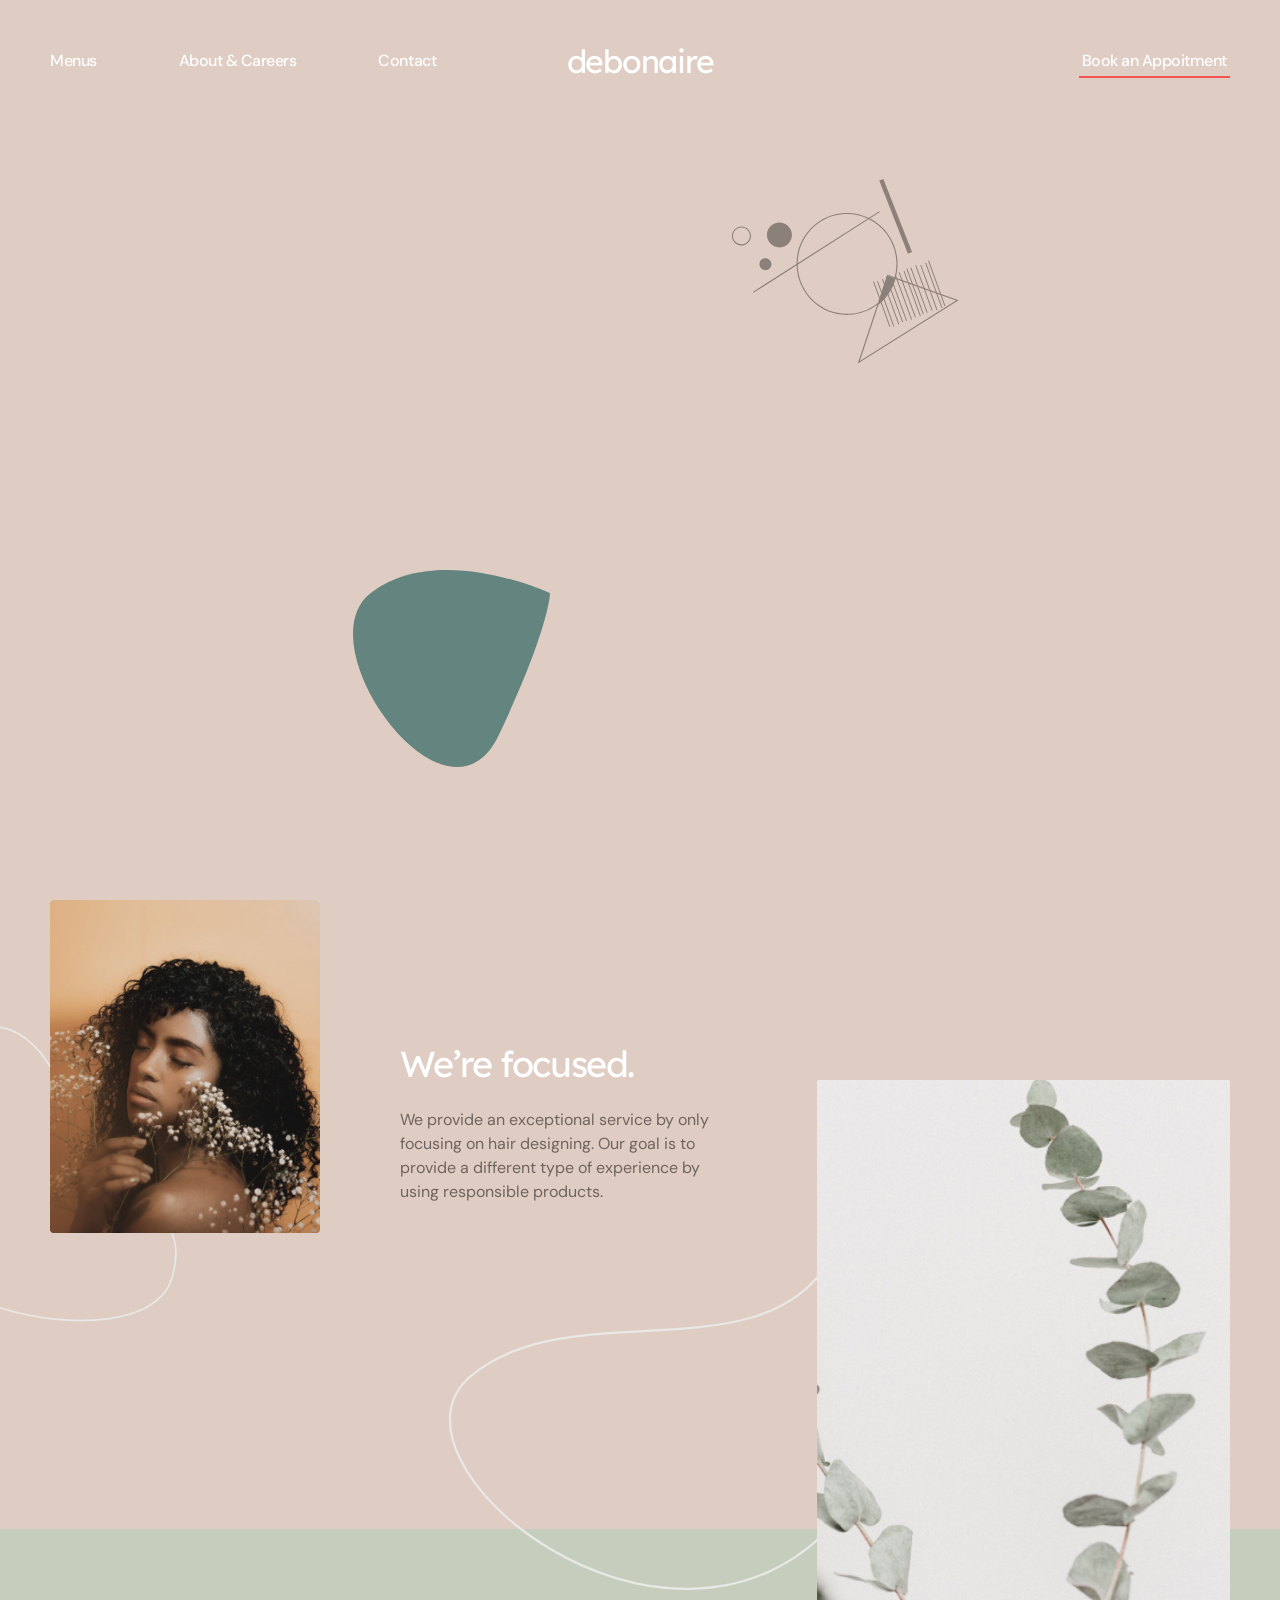
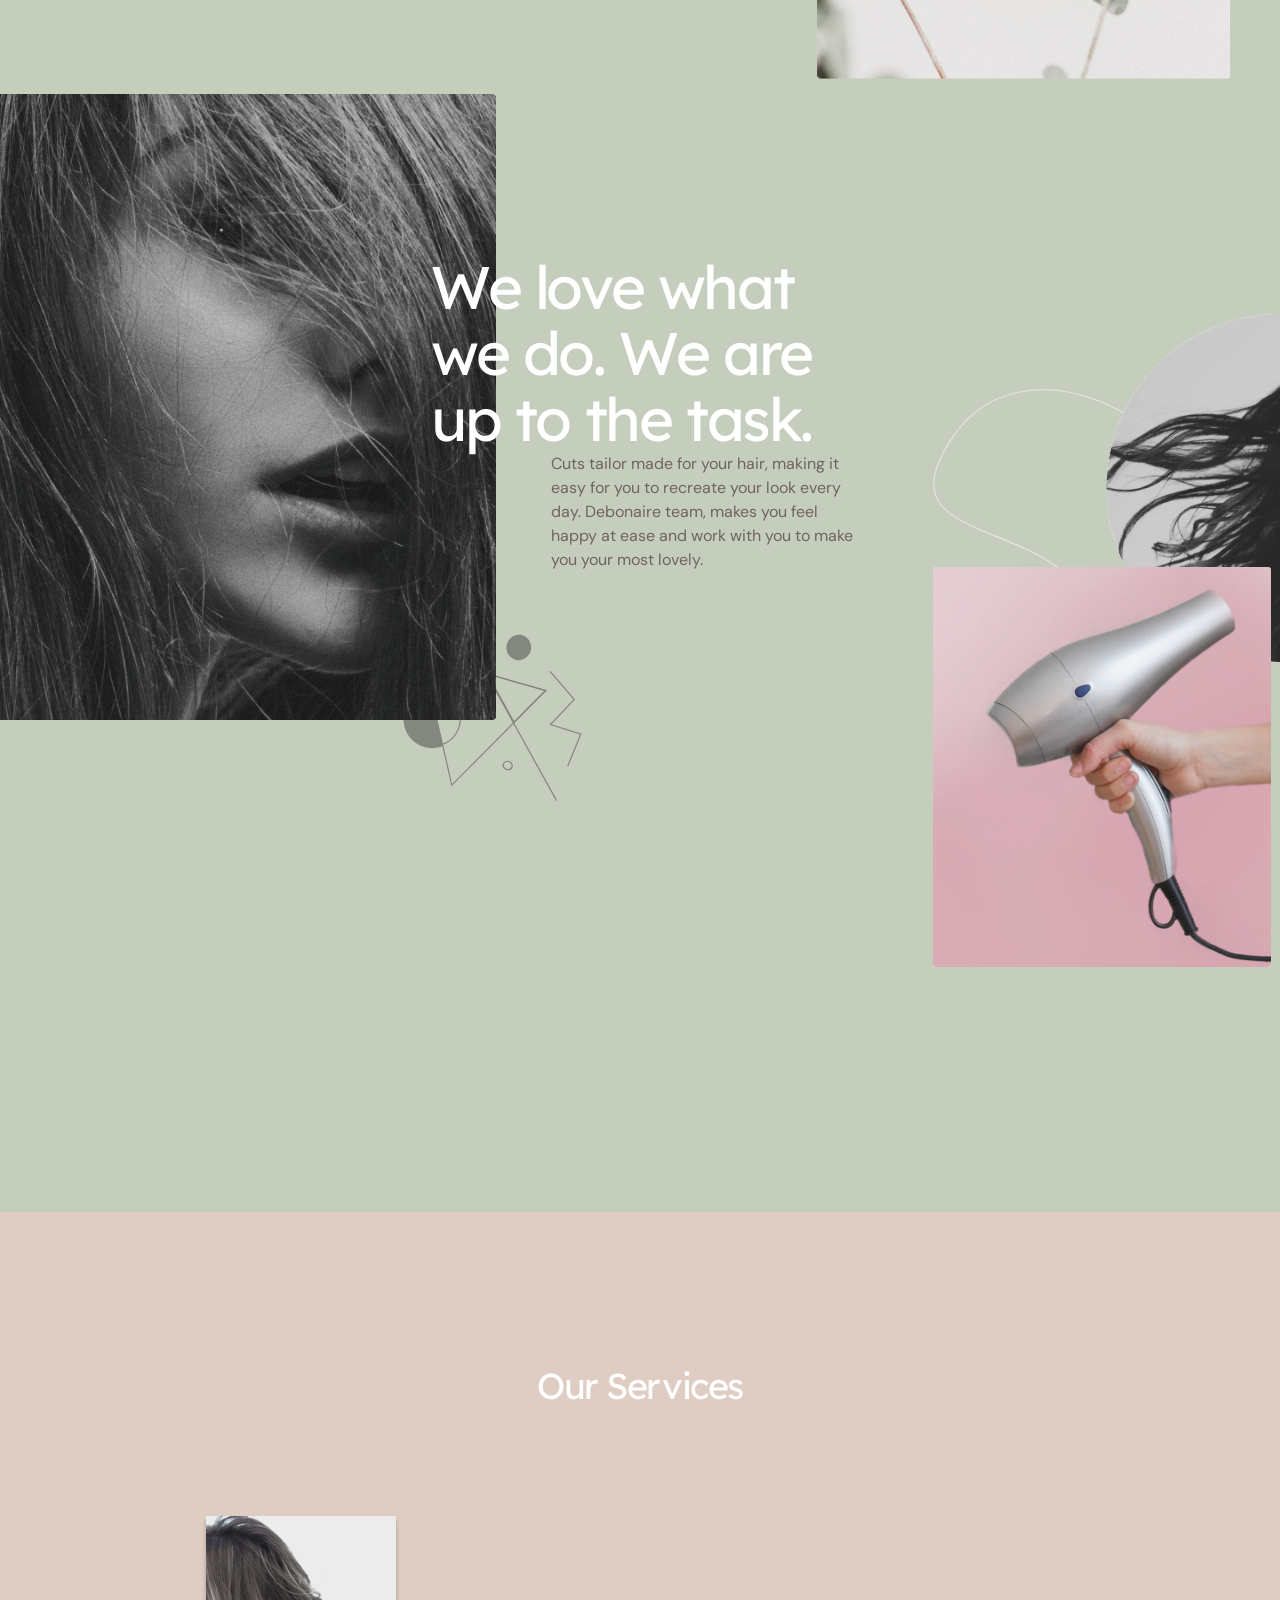
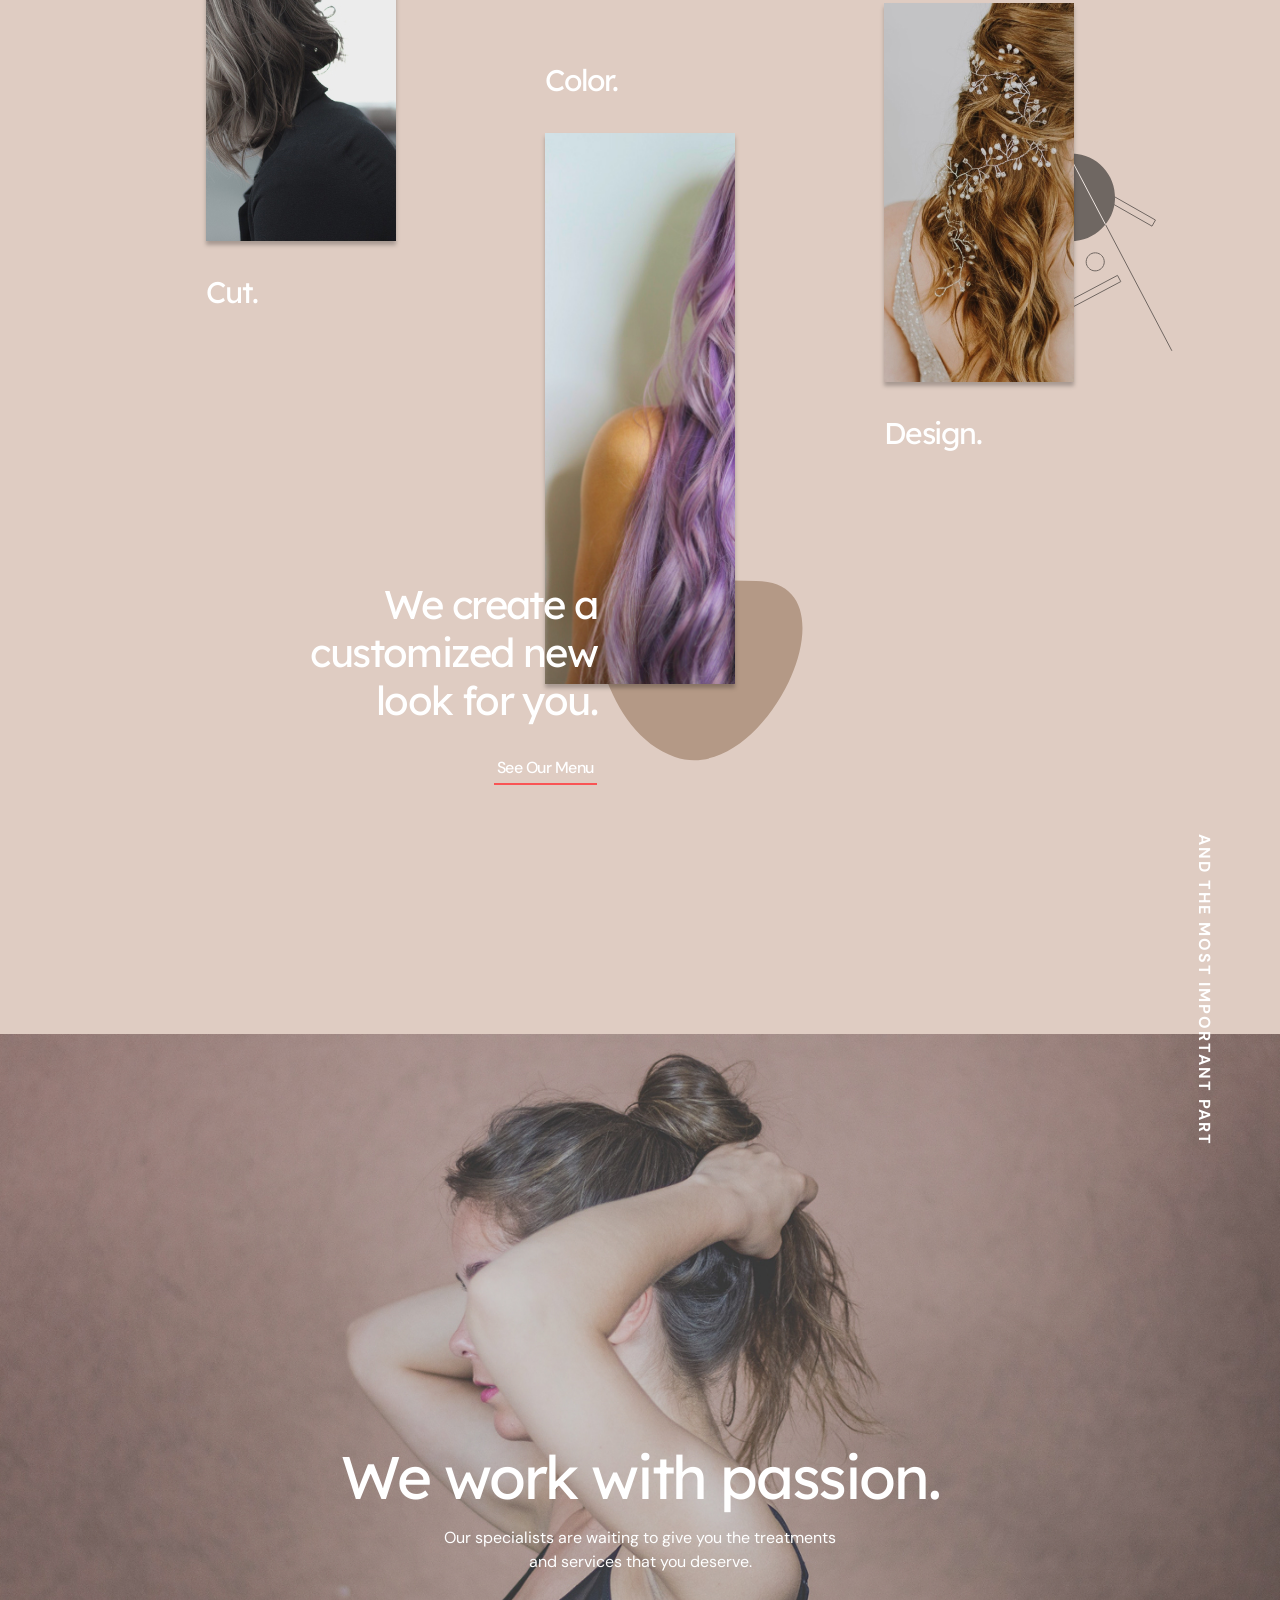
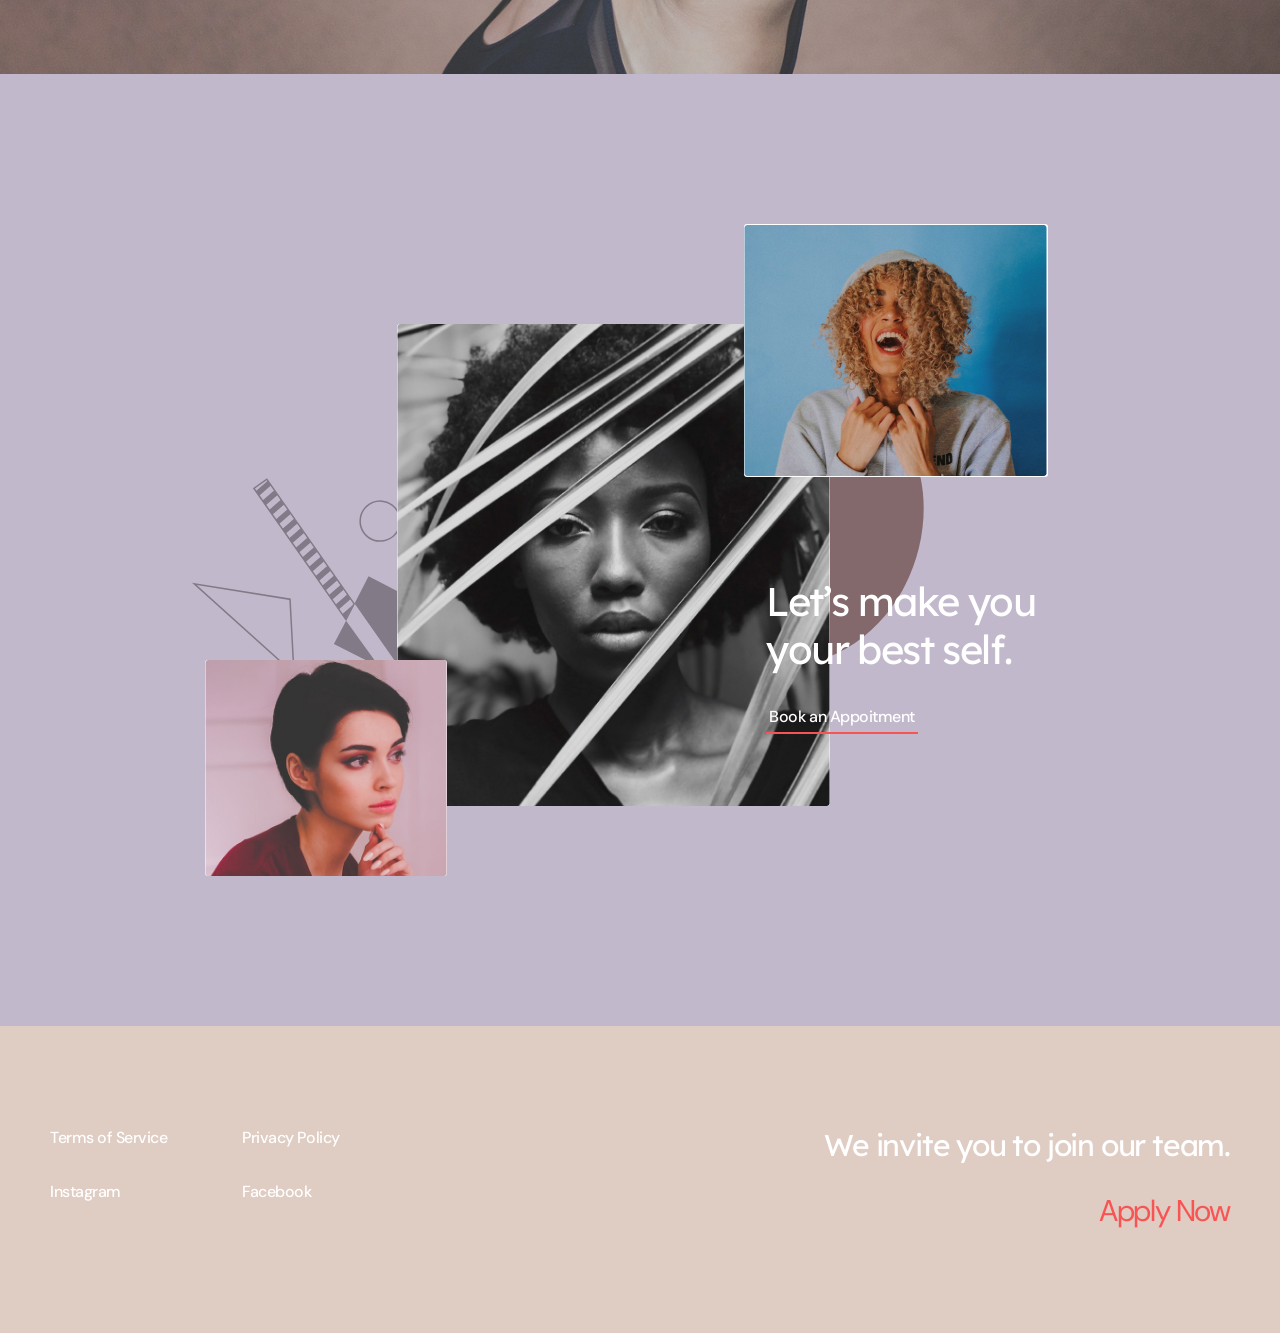
==== commit 2947bf71: "fix" ====
--- a/index.html
+++ b/index.html
@@ -159,7 +159,7 @@
 					<h4 class="content-services__title title--middle title anim--right">
 						We create a  customized new look for you.
 					</h4>
-					<div class="book anim--up">
+					<div class="book">
 						<a href="#" class="content-services__link "><span>See Our Menu</span></a>
 					</div>
 				</div>
@@ -201,7 +201,7 @@
 						<h2 class="item-best__title title--middle title anim--delay-left">
 							Let’s make you your best self.
 						</h2>
-						<div class="book anim--delay-left">
+						<div class="book">
 							<a href="#" class="item-best__link "><span>Book an Appoitment</span></a>
 						</div> 
 					</div>
